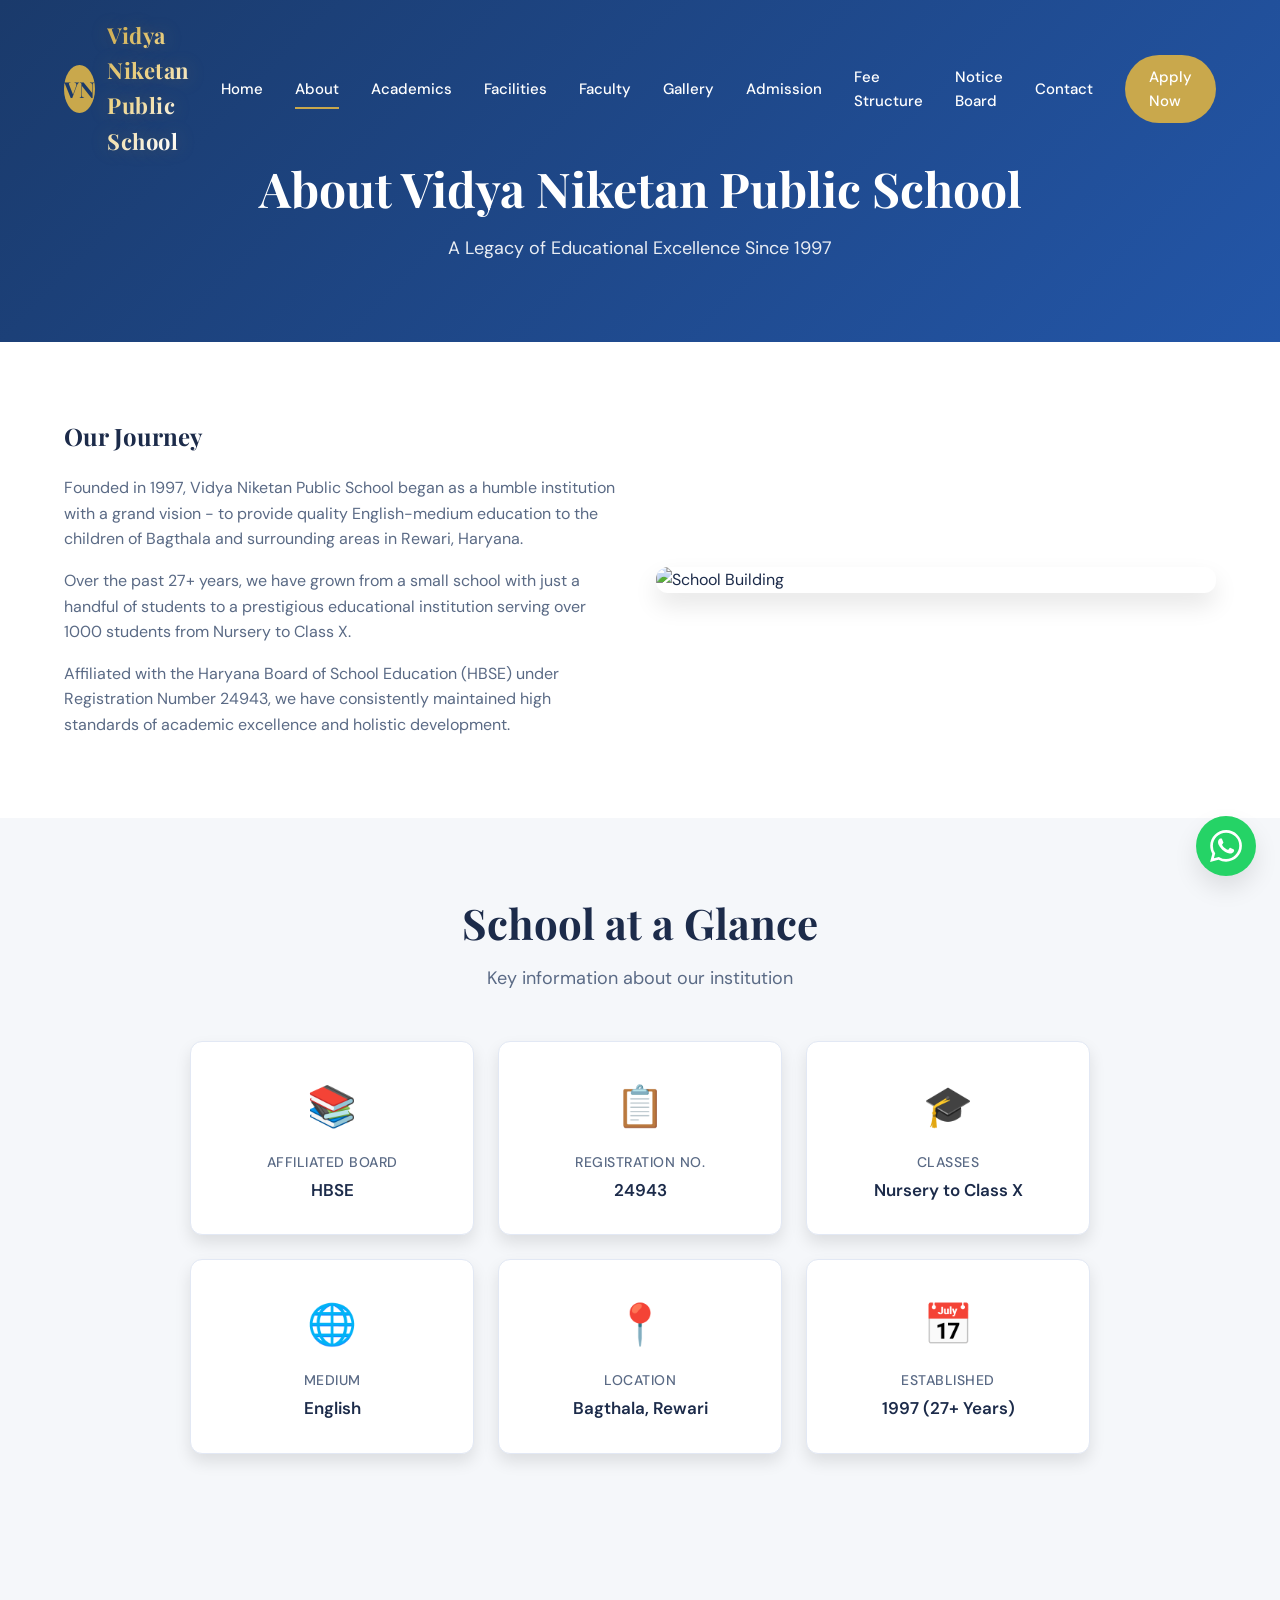
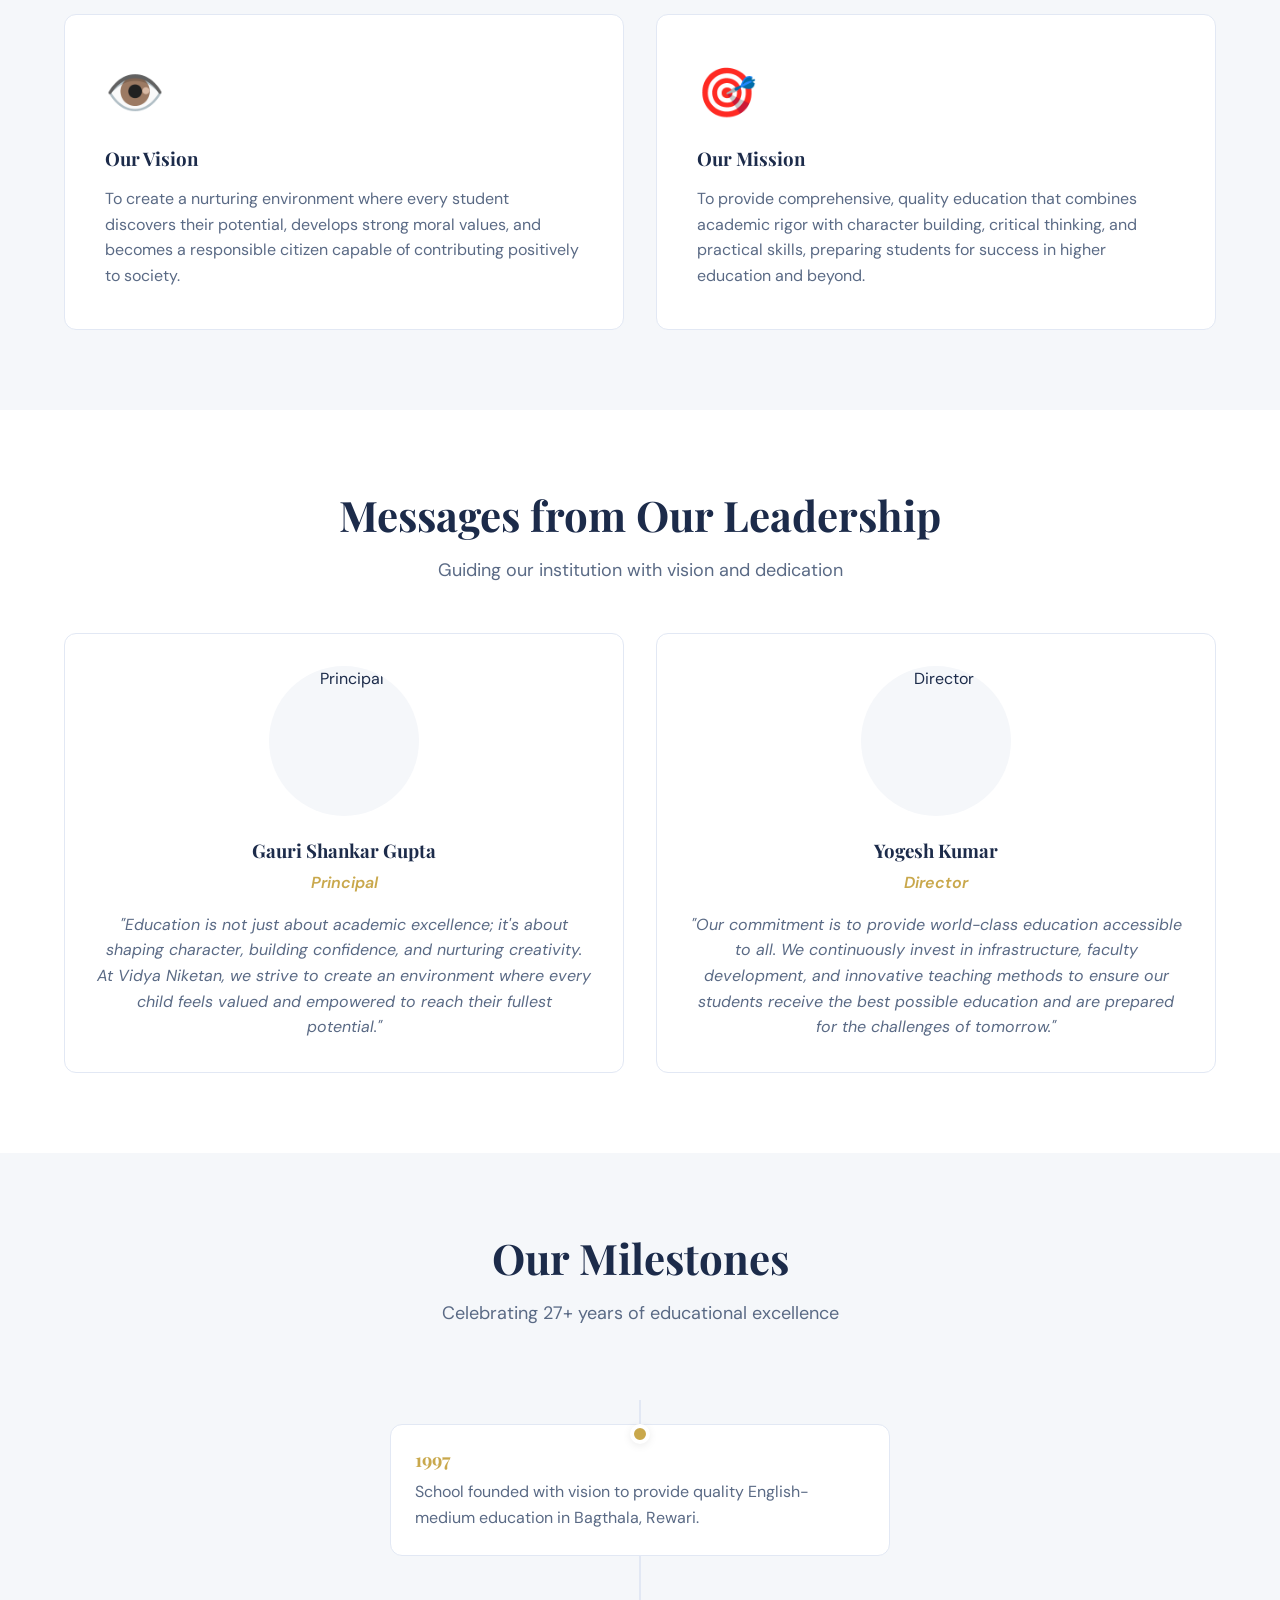
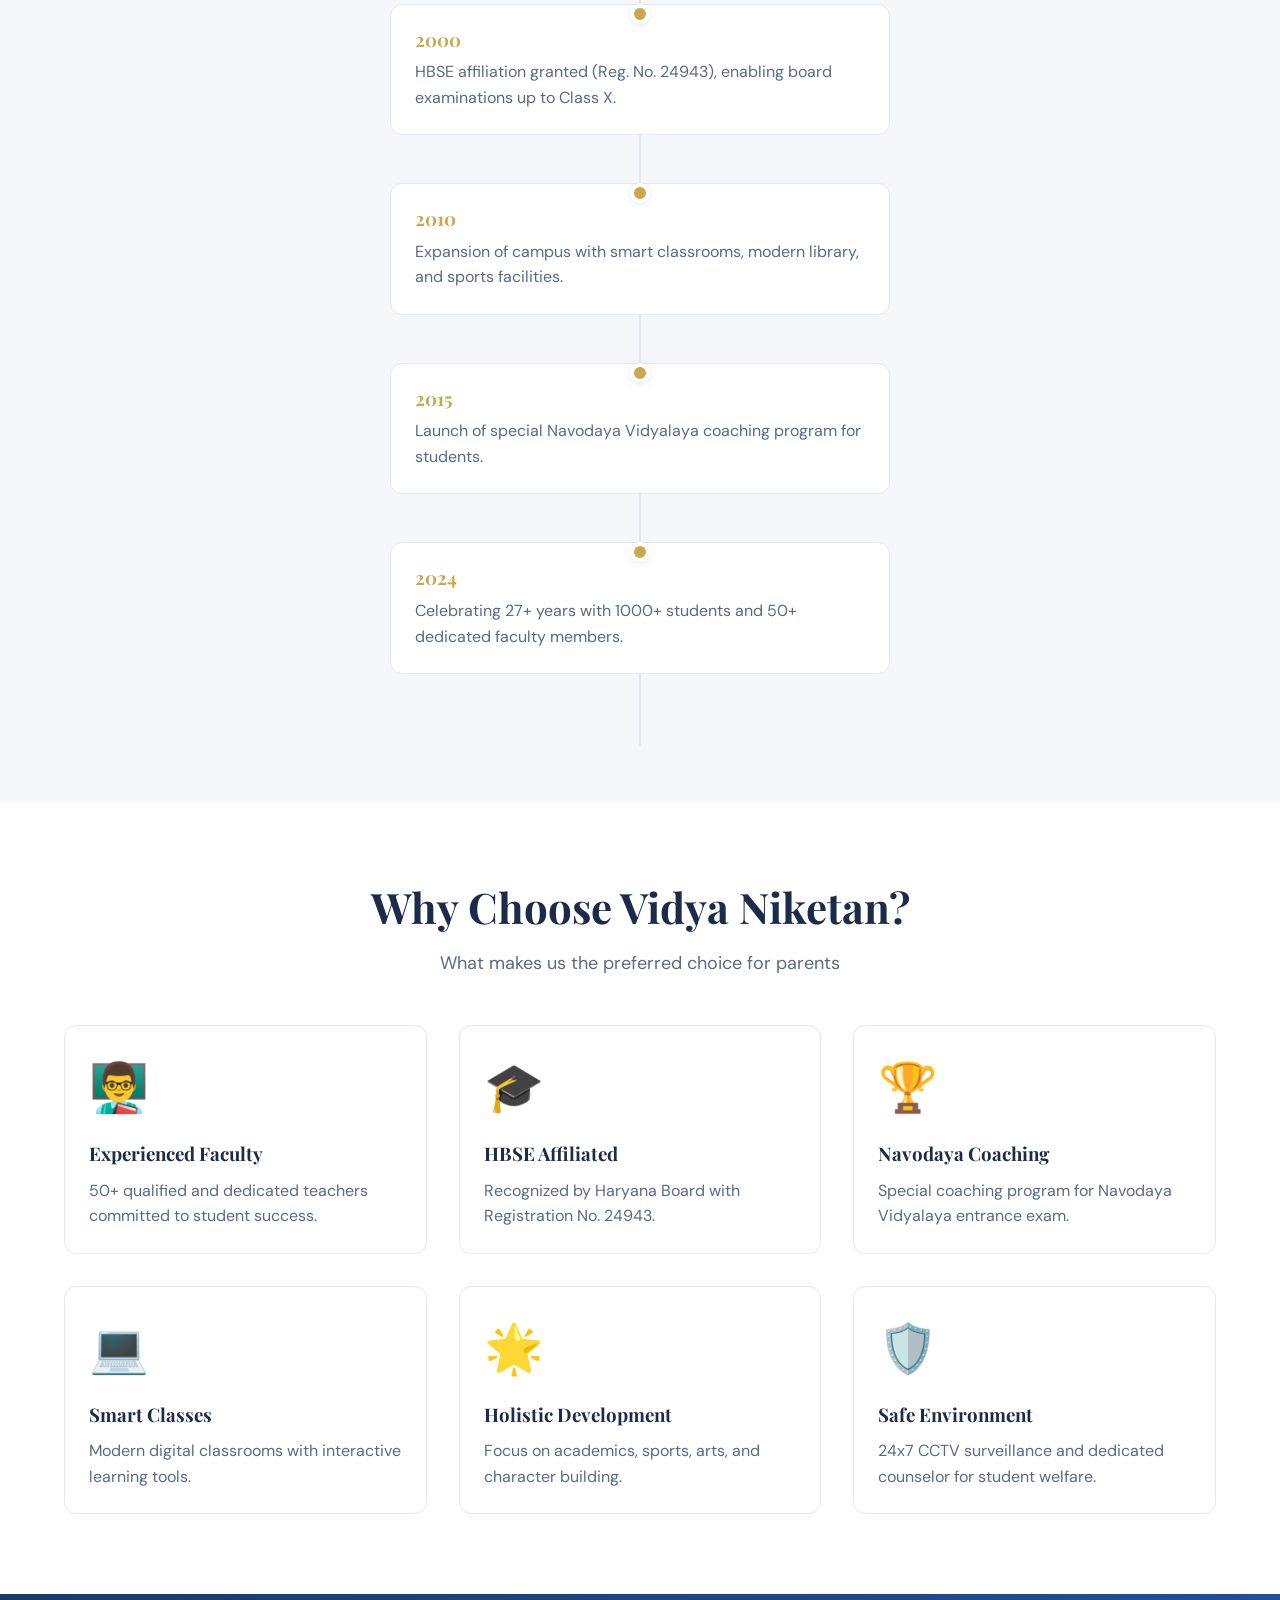
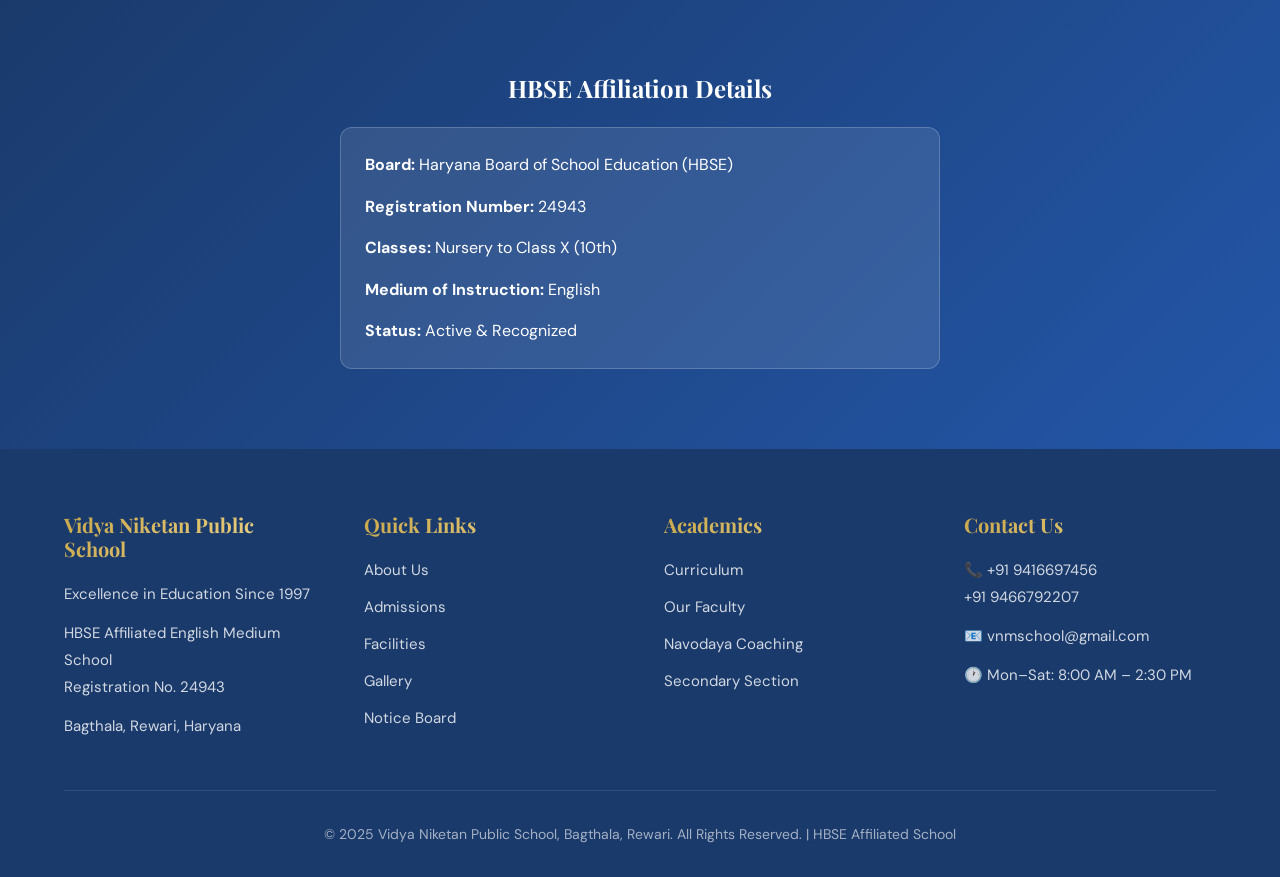
==== about.html @ 89760346 "Initial commit: Vidya Niketan Public School website - Complete redesign with modern hero section, re" ====
<!DOCTYPE html>
<html lang="en">
<head>
    <meta charset="UTF-8">
    <meta name="viewport" content="width=device-width, initial-scale=1.0">
    <meta name="description" content="Learn about Vidya Niketan Public School - our history, vision, mission, and leadership. HBSE Affiliated school in Bagthala, Rewari since 1997.">
    <meta property="og:title" content="About Us - Vidya Niketan Public School">
    <meta property="og:description" content="Discover our journey of educational excellence since 1997.">
    <title>About Us - Vidya Niketan Public School</title>
    <link rel="preconnect" href="https://fonts.googleapis.com">
    <link rel="preconnect" href="https://fonts.gstatic.com" crossorigin>
    <link href="https://fonts.googleapis.com/css2?family=DM+Sans:wght@300;400;500;600;700&family=Playfair+Display:wght@300;400;500;600;700&display=swap" rel="stylesheet">
    <link rel="stylesheet" href="css/style.css">
    <link rel="stylesheet" href="css/animations.css">
    <link rel="stylesheet" href="css/responsive.css">
</head>
<body>
    <!-- Navigation -->
    <nav class="navbar">
        <div class="navbar-container">
            <a href="index.html" class="navbar-logo">
                <div class="logo-monogram">VN</div>
                <span>Vidya Niketan Public School</span>
            </a>
            <div class="navbar-menu">
                <a href="index.html">Home</a>
                <a href="about.html">About</a>
                <a href="academics.html">Academics</a>
                <a href="facilities.html">Facilities</a>
                <a href="faculty.html">Faculty</a>
                <a href="gallery.html">Gallery</a>
                <a href="admission.html">Admission</a>
                <a href="fee-structure.html">Fee Structure</a>
                <a href="notice-board.html">Notice Board</a>
                <a href="contact.html">Contact</a>
                <a href="admission.html" class="btn-primary">Apply Now</a>
            </div>
            <div class="hamburger">
                <span></span>
                <span></span>
                <span></span>
            </div>
        </div>
    </nav>

    <!-- Page Hero -->
    <section class="page-hero">
        <div class="container">
            <h1 class="fade-up">About Vidya Niketan Public School</h1>
            <p class="fade-up delay-100">A Legacy of Educational Excellence Since 1997</p>
        </div>
    </section>

    <!-- School History -->
    <section class="section-padding">
        <div class="container">
            <div class="grid-2" style="align-items: center;">
                <div class="fade-left">
                    <h2 style="margin-bottom: 24px;">Our Journey</h2>
                    <p style="margin-bottom: 16px; color: var(--text-muted);">Founded in 1997, Vidya Niketan Public School began as a humble institution with a grand vision - to provide quality English-medium education to the children of Bagthala and surrounding areas in Rewari, Haryana.</p>
                    <p style="margin-bottom: 16px; color: var(--text-muted);">Over the past 27+ years, we have grown from a small school with just a handful of students to a prestigious educational institution serving over 1000 students from Nursery to Class X.</p>
                    <p style="color: var(--text-muted);">Affiliated with the Haryana Board of School Education (HBSE) under Registration Number 24943, we have consistently maintained high standards of academic excellence and holistic development.</p>
                </div>
                <div class="fade-right">
                    <img src="https://images.unsplash.com/photo-1580582932707-520aed937b7b?w=600&h=400&fit=crop" alt="School Building" style="border-radius: 12px; box-shadow: var(--shadow-lg);">
                </div>
            </div>
        </div>
    </section>

    <!-- School at a Glance -->
    <section class="section-padding" style="background-color: var(--bg-light);">
        <div class="container">
            <div class="section-header text-center fade-up">
                <h2>School at a Glance</h2>
                <p>Key information about our institution</p>
            </div>
            <div class="glance-grid">
                <div class="glance-item fade-up">
                    <div class="glance-icon">📚</div>
                    <h4>Affiliated Board</h4>
                    <p>HBSE</p>
                </div>
                <div class="glance-item fade-up delay-100">
                    <div class="glance-icon">📋</div>
                    <h4>Registration No.</h4>
                    <p>24943</p>
                </div>
                <div class="glance-item fade-up delay-200">
                    <div class="glance-icon">🎓</div>
                    <h4>Classes</h4>
                    <p>Nursery to Class X</p>
                </div>
                <div class="glance-item fade-up">
                    <div class="glance-icon">🌐</div>
                    <h4>Medium</h4>
                    <p>English</p>
                </div>
                <div class="glance-item fade-up delay-100">
                    <div class="glance-icon">📍</div>
                    <h4>Location</h4>
                    <p>Bagthala, Rewari</p>
                </div>
                <div class="glance-item fade-up delay-200">
                    <div class="glance-icon">📅</div>
                    <h4>Established</h4>
                    <p>1997 (27+ Years)</p>
                </div>
            </div>
        </div>
    </section>

    <!-- Vision & Mission -->
    <section class="section-padding" style="background-color: var(--bg-light);">
        <div class="container">
            <div class="grid-2">
                <div class="card fade-left" style="padding: 40px;">
                    <div style="font-size: 48px; margin-bottom: 16px;">👁️</div>
                    <h3 style="margin-bottom: 16px;">Our Vision</h3>
                    <p style="color: var(--text-muted);">To create a nurturing environment where every student discovers their potential, develops strong moral values, and becomes a responsible citizen capable of contributing positively to society.</p>
                </div>
                <div class="card fade-right" style="padding: 40px;">
                    <div style="font-size: 48px; margin-bottom: 16px;">🎯</div>
                    <h3 style="margin-bottom: 16px;">Our Mission</h3>
                    <p style="color: var(--text-muted);">To provide comprehensive, quality education that combines academic rigor with character building, critical thinking, and practical skills, preparing students for success in higher education and beyond.</p>
                </div>
            </div>
        </div>
    </section>

    <!-- Principal & Director Messages -->
    <section class="section-padding">
        <div class="container">
            <div class="section-header text-center fade-up">
                <h2>Messages from Our Leadership</h2>
                <p>Guiding our institution with vision and dedication</p>
            </div>
            <div class="grid-2">
                <div class="card profile-card fade-left">
                    <div class="profile-image">
                        <img src="https://images.unsplash.com/photo-1560250097-0b93528c311a?w=300&h=300&fit=crop" alt="Principal" style="width: 100%; height: 100%; object-fit: cover;">
                    </div>
                    <h3>Gauri Shankar Gupta</h3>
                    <p class="designation">Principal</p>
                    <p>"Education is not just about academic excellence; it's about shaping character, building confidence, and nurturing creativity. At Vidya Niketan, we strive to create an environment where every child feels valued and empowered to reach their fullest potential."</p>
                </div>
                <div class="card profile-card fade-right">
                    <div class="profile-image">
                        <img src="https://images.unsplash.com/photo-1472099645785-5658abf4ff4e?w=300&h=300&fit=crop" alt="Director" style="width: 100%; height: 100%; object-fit: cover;">
                    </div>
                    <h3>Yogesh Kumar</h3>
                    <p class="designation">Director</p>
                    <p>"Our commitment is to provide world-class education accessible to all. We continuously invest in infrastructure, faculty development, and innovative teaching methods to ensure our students receive the best possible education and are prepared for the challenges of tomorrow."</p>
                </div>
            </div>
        </div>
    </section>

    <!-- Achievements Timeline -->
    <section class="section-padding" style="background-color: var(--bg-light);">
        <div class="container">
            <div class="section-header text-center fade-up">
                <h2>Our Milestones</h2>
                <p>Celebrating 27+ years of educational excellence</p>
            </div>
            <div class="timeline">
                <div class="timeline-item fade-up">
                    <div class="timeline-dot"></div>
                    <div class="card" style="max-width: 500px; margin: 0 auto;">
                        <h3 style="color: var(--accent); margin-bottom: 8px;">1997</h3>
                        <p style="color: var(--text-muted);">School founded with vision to provide quality English-medium education in Bagthala, Rewari.</p>
                    </div>
                </div>
                <div class="timeline-item fade-up">
                    <div class="timeline-dot"></div>
                    <div class="card" style="max-width: 500px; margin: 0 auto;">
                        <h3 style="color: var(--accent); margin-bottom: 8px;">2000</h3>
                        <p style="color: var(--text-muted);">HBSE affiliation granted (Reg. No. 24943), enabling board examinations up to Class X.</p>
                    </div>
                </div>
                <div class="timeline-item fade-up">
                    <div class="timeline-dot"></div>
                    <div class="card" style="max-width: 500px; margin: 0 auto;">
                        <h3 style="color: var(--accent); margin-bottom: 8px;">2010</h3>
                        <p style="color: var(--text-muted);">Expansion of campus with smart classrooms, modern library, and sports facilities.</p>
                    </div>
                </div>
                <div class="timeline-item fade-up">
                    <div class="timeline-dot"></div>
                    <div class="card" style="max-width: 500px; margin: 0 auto;">
                        <h3 style="color: var(--accent); margin-bottom: 8px;">2015</h3>
                        <p style="color: var(--text-muted);">Launch of special Navodaya Vidyalaya coaching program for students.</p>
                    </div>
                </div>
                <div class="timeline-item fade-up">
                    <div class="timeline-dot"></div>
                    <div class="card" style="max-width: 500px; margin: 0 auto;">
                        <h3 style="color: var(--accent); margin-bottom: 8px;">2024</h3>
                        <p style="color: var(--text-muted);">Celebrating 27+ years with 1000+ students and 50+ dedicated faculty members.</p>
                    </div>
                </div>
            </div>
        </div>
    </section>

    <!-- Why Choose Us -->
    <section class="section-padding">
        <div class="container">
            <div class="section-header text-center fade-up">
                <h2>Why Choose Vidya Niketan?</h2>
                <p>What makes us the preferred choice for parents</p>
            </div>
            <div class="grid-3">
                <div class="card fade-up">
                    <div style="font-size: 48px; margin-bottom: 16px;">👨‍🏫</div>
                    <h3 style="margin-bottom: 12px;">Experienced Faculty</h3>
                    <p style="color: var(--text-muted);">50+ qualified and dedicated teachers committed to student success.</p>
                </div>
                <div class="card fade-up delay-100">
                    <div style="font-size: 48px; margin-bottom: 16px;">🎓</div>
                    <h3 style="margin-bottom: 12px;">HBSE Affiliated</h3>
                    <p style="color: var(--text-muted);">Recognized by Haryana Board with Registration No. 24943.</p>
                </div>
                <div class="card fade-up delay-200">
                    <div style="font-size: 48px; margin-bottom: 16px;">🏆</div>
                    <h3 style="margin-bottom: 12px;">Navodaya Coaching</h3>
                    <p style="color: var(--text-muted);">Special coaching program for Navodaya Vidyalaya entrance exam.</p>
                </div>
                <div class="card fade-up">
                    <div style="font-size: 48px; margin-bottom: 16px;">💻</div>
                    <h3 style="margin-bottom: 12px;">Smart Classes</h3>
                    <p style="color: var(--text-muted);">Modern digital classrooms with interactive learning tools.</p>
                </div>
                <div class="card fade-up delay-100">
                    <div style="font-size: 48px; margin-bottom: 16px;">🌟</div>
                    <h3 style="margin-bottom: 12px;">Holistic Development</h3>
                    <p style="color: var(--text-muted);">Focus on academics, sports, arts, and character building.</p>
                </div>
                <div class="card fade-up delay-200">
                    <div style="font-size: 48px; margin-bottom: 16px;">🛡️</div>
                    <h3 style="margin-bottom: 12px;">Safe Environment</h3>
                    <p style="color: var(--text-muted);">24x7 CCTV surveillance and dedicated counselor for student welfare.</p>
                </div>
            </div>
        </div>
    </section>

    <!-- HBSE Affiliation -->
    <section class="section-padding" style="background: linear-gradient(135deg, var(--primary), var(--secondary)); color: var(--white);">
        <div class="container text-center">
            <h2 style="color: var(--white); margin-bottom: 24px;" class="fade-up">HBSE Affiliation Details</h2>
            <div class="card fade-up" style="max-width: 600px; margin: 0 auto; background-color: rgba(255,255,255,0.1); border-color: rgba(255,255,255,0.2);">
                <div style="display: grid; gap: 16px; text-align: left;">
                    <div>
                        <strong>Board:</strong> Haryana Board of School Education (HBSE)
                    </div>
                    <div>
                        <strong>Registration Number:</strong> 24943
                    </div>
                    <div>
                        <strong>Classes:</strong> Nursery to Class X (10th)
                    </div>
                    <div>
                        <strong>Medium of Instruction:</strong> English
                    </div>
                    <div>
                        <strong>Status:</strong> Active & Recognized
                    </div>
                </div>
            </div>
        </div>
    </section>

    <!-- Footer -->
    <footer class="footer">
        <div class="container">
            <div class="footer-grid">
                <div class="footer-section">
                    <h3>Vidya Niketan Public School</h3>
                    <p>Excellence in Education Since 1997</p>
                    <p style="margin-top: 12px;">HBSE Affiliated English Medium School<br>Registration No. 24943</p>
                    <p style="margin-top: 12px;">Bagthala, Rewari, Haryana</p>
                </div>
                <div class="footer-section">
                    <h3>Quick Links</h3>
                    <ul>
                        <li><a href="about.html">About Us</a></li>
                        <li><a href="admission.html">Admissions</a></li>
                        <li><a href="facilities.html">Facilities</a></li>
                        <li><a href="gallery.html">Gallery</a></li>
                        <li><a href="notice-board.html">Notice Board</a></li>
                    </ul>
                </div>
                <div class="footer-section">
                    <h3>Academics</h3>
                    <ul>
                        <li><a href="academics.html">Curriculum</a></li>
                        <li><a href="faculty.html">Our Faculty</a></li>
                        <li><a href="academics.html#navodaya">Navodaya Coaching</a></li>
                        <li><a href="academics.html#secondary">Secondary Section</a></li>
                    </ul>
                </div>
                <div class="footer-section">
                    <h3>Contact Us</h3>
                    <p>📞 +91 9416697456<br>+91 9466792207</p>
                    <p style="margin-top: 12px;">📧 vnmschool@gmail.com</p>
                    <p style="margin-top: 12px;">🕐 Mon–Sat: 8:00 AM – 2:30 PM</p>
                </div>
            </div>
            <div class="footer-bottom">
                <p>&copy; 2025 Vidya Niketan Public School, Bagthala, Rewari. All Rights Reserved. | HBSE Affiliated School</p>
            </div>
        </div>
    </footer>

    <!-- WhatsApp Button -->
    <a href="#" class="whatsapp-btn" aria-label="Chat on WhatsApp">
        <svg viewBox="0 0 24 24"><path d="M17.472 14.382c-.297-.149-1.758-.867-2.03-.967-.273-.099-.471-.148-.67.15-.197.297-.767.966-.94 1.164-.173.199-.347.223-.644.075-.297-.15-1.255-.463-2.39-1.475-.883-.788-1.48-1.761-1.653-2.059-.173-.297-.018-.458.13-.606.134-.133.298-.347.446-.52.149-.174.198-.298.298-.497.099-.198.05-.371-.025-.52-.075-.149-.669-1.612-.916-2.207-.242-.579-.487-.5-.669-.51-.173-.008-.371-.01-.57-.01-.198 0-.52.074-.792.372-.272.297-1.04 1.016-1.04 2.479 0 1.462 1.065 2.875 1.213 3.074.149.198 2.096 3.2 5.077 4.487.709.306 1.262.489 1.694.625.712.227 1.36.195 1.871.118.571-.085 1.758-.719 2.006-1.413.248-.694.248-1.289.173-1.413-.074-.124-.272-.198-.57-.347m-5.421 7.403h-.004a9.87 9.87 0 01-5.031-1.378l-.361-.214-3.741.982.998-3.648-.235-.374a9.86 9.86 0 01-1.51-5.26c.001-5.45 4.436-9.884 9.888-9.884 2.64 0 5.122 1.03 6.988 2.898a9.825 9.825 0 012.893 6.994c-.003 5.45-4.437 9.884-9.885 9.884m8.413-18.297A11.815 11.815 0 0012.05 0C5.495 0 .16 5.335.157 11.892c0 2.096.547 4.142 1.588 5.945L.057 24l6.305-1.654a11.882 11.882 0 005.683 1.448h.005c6.554 0 11.89-5.335 11.893-11.893a11.821 11.821 0 00-3.48-8.413z"/></svg>
    </a>

    <!-- Back to Top Button -->
    <button class="back-to-top" aria-label="Back to top">
        <svg width="24" height="24" viewBox="0 0 24 24" fill="none" stroke="currentColor" stroke-width="2" stroke-linecap="round" stroke-linejoin="round"><polyline points="18 15 12 9 6 15"></polyline></svg>
    </button>

    <!-- JavaScript -->
    <script src="js/main.js"></script>
</body>
</html>
---- css/style.css ----
/* ========================================
   VIDYA NIKETAN PUBLIC SCHOOL
   Main Stylesheet
   ======================================== */

/* CSS Variables */
:root {
    --primary: #1a3a6b;
    --secondary: #2356a8;
    --accent: #c9a84c;
    --bg-light: #f5f7fa;
    --text-dark: #1c2b4a;
    --text-muted: #5a6a85;
    --white: #ffffff;
    --border-color: #e2e8f4;
    --shadow-sm: 0 2px 8px rgba(0,0,0,0.08);
    --shadow-md: 0 8px 16px rgba(0,0,0,0.1);
    --shadow-lg: 0 12px 24px rgba(0,0,0,0.1);
    --transition: all 0.3s ease;
}

/* Reset & Base Styles */
* {
    margin: 0;
    padding: 0;
    box-sizing: border-box;
}

html {
    scroll-behavior: smooth;
}

body {
    font-family: 'DM Sans', sans-serif;
    font-weight: 400;
    color: var(--text-dark);
    line-height: 1.6;
    background-color: var(--white);
}

h1, h2, h3, h4, h5, h6 {
    font-family: 'Playfair Display', serif;
    font-weight: 700;
    line-height: 1.2;
    color: var(--text-dark);
}

a {
    text-decoration: none;
    color: inherit;
    transition: var(--transition);
}

img {
    max-width: 100%;
    height: auto;
    display: block;
}

ul {
    list-style: none;
}

/* Utility Classes */
.container {
    max-width: 1200px;
    margin: 0 auto;
    padding: 0 24px;
}

.section-padding {
    padding: 80px 0;
}

.text-center {
    text-align: center;
}

.text-primary {
    color: var(--primary);
}

.text-accent {
    color: var(--accent);
}

/* Buttons */
.btn-primary {
    display: inline-block;
    background-color: var(--accent);
    color: var(--primary);
    padding: 14px 32px;
    border-radius: 50px;
    font-weight: 600;
    font-size: 16px;
    border: none;
    cursor: pointer;
    transition: var(--transition);
}

.btn-primary:hover {
    transform: scale(1.05);
    filter: brightness(1.1);
    box-shadow: var(--shadow-md);
}

.btn-secondary {
    display: inline-block;
    background-color: transparent;
    color: var(--white);
    padding: 14px 32px;
    border-radius: 50px;
    font-weight: 600;
    font-size: 16px;
    border: 2px solid var(--white);
    cursor: pointer;
    transition: var(--transition);
}

.btn-secondary:hover {
    background-color: var(--white);
    color: var(--primary);
    transform: scale(1.05);
}

.btn-outline {
    display: inline-block;
    background-color: transparent;
    color: var(--primary);
    padding: 12px 28px;
    border-radius: 50px;
    font-weight: 600;
    font-size: 16px;
    border: 2px solid var(--primary);
    cursor: pointer;
    transition: var(--transition);
}

.btn-outline:hover {
    background-color: var(--primary);
    color: var(--white);
    transform: scale(1.05);
}

/* Cards */
.card {
    background-color: var(--white);
    border: 1px solid var(--border-color);
    border-radius: 12px;
    padding: 24px;
    transition: var(--transition);
}

.card:hover {
    transform: translateY(-4px);
    box-shadow: var(--shadow-lg);
}

/* Section Headers */
.section-header {
    margin-bottom: 48px;
}

.section-header h2 {
    font-size: 42px;
    margin-bottom: 16px;
}

.section-header p {
    font-size: 18px;
    color: var(--text-muted);
    max-width: 600px;
    margin: 0 auto;
}

.section-header.text-left h2,
.section-header.text-left p {
    margin: 0;
}

.section-header.text-left p {
    margin-top: 12px;
}

/* Navigation */
.navbar {
    position: fixed;
    top: 0;
    left: 0;
    right: 0;
    z-index: 1000;
    background-color: transparent;
    transition: var(--transition);
    padding: 18px 0;
}

.navbar.scrolled {
    background-color: var(--primary);
    padding: 12px 0;
    box-shadow: var(--shadow-md);
}

.navbar-container {
    display: flex;
    justify-content: space-between;
    align-items: center;
    max-width: 1200px;
    margin: 0 auto;
    padding: 0 24px;
}

.navbar-logo {
    display: flex;
    align-items: center;
    gap: 12px;
    color: var(--white);
    font-family: 'Playfair Display', serif;
    font-weight: 700;
    font-size: 20px;
    transition: transform 0.3s ease;
}

.navbar-logo:hover {
    transform: scale(1.02);
}

.navbar-logo span {
    background: linear-gradient(135deg, #c9a84c 0%, #f0d78c 25%, #ffffff 50%, #f0d78c 75%, #c9a84c 100%);
    background-size: 200% auto;
    -webkit-background-clip: text;
    -webkit-text-fill-color: transparent;
    background-clip: text;
    font-size: 22px;
    font-weight: 700;
    letter-spacing: 0.5px;
    text-shadow: 0 0 20px rgba(201, 168, 76, 0.3);
    animation: shimmer 3s linear infinite;
    position: relative;
    padding-bottom: 2px;
}

.navbar-logo span::after {
    content: '';
    position: absolute;
    bottom: 0;
    left: 0;
    width: 0;
    height: 2px;
    background: linear-gradient(90deg, transparent, #c9a84c, transparent);
    transition: width 0.4s ease;
}

.navbar-logo:hover span::after {
    width: 100%;
}

.logo-monogram {
    width: 48px;
    height: 48px;
    background-color: var(--accent);
    color: var(--primary);
    border-radius: 50%;
    display: flex;
    align-items: center;
    justify-content: center;
    font-weight: 700;
    font-size: 22px;
}

.navbar-menu {
    display: flex;
    gap: 32px;
    align-items: center;
}

.navbar-menu a {
    color: var(--white);
    font-weight: 500;
    font-size: 15px;
    position: relative;
    padding: 8px 0;
}

.navbar-menu a::after {
    content: '';
    position: absolute;
    bottom: 0;
    left: 0;
    width: 0;
    height: 2px;
    background-color: var(--accent);
    transition: var(--transition);
}

.navbar-menu a:hover::after,
.navbar-menu a.active::after {
    width: 100%;
}

.navbar-menu .btn-primary {
    padding: 10px 24px;
    font-size: 15px;
}

.hamburger {
    display: none;
    flex-direction: column;
    gap: 6px;
    cursor: pointer;
}

.hamburger span {
    width: 28px;
    height: 3px;
    background-color: var(--white);
    border-radius: 3px;
    transition: var(--transition);
}

.hamburger.active span:nth-child(1) {
    transform: rotate(45deg) translate(8px, 8px);
}

.hamburger.active span:nth-child(2) {
    opacity: 0;
}

.hamburger.active span:nth-child(3) {
    transform: rotate(-45deg) translate(7px, -7px);
}

/* Footer */
.footer {
    background-color: var(--primary);
    color: var(--white);
    padding: 64px 0 32px;
}

.footer-grid {
    display: grid;
    grid-template-columns: repeat(4, 1fr);
    gap: 48px;
    margin-bottom: 48px;
}

.footer-section h3 {
    color: var(--accent);
    font-size: 20px;
    margin-bottom: 20px;
    background: linear-gradient(135deg, #c9a84c 0%, #f0d78c 50%, #c9a84c 100%);
    background-size: 200% auto;
    -webkit-background-clip: text;
    -webkit-text-fill-color: transparent;
    background-clip: text;
    animation: shimmer 3s linear infinite;
}

.footer-section p,
.footer-section a {
    color: rgba(255, 255, 255, 0.8);
    font-size: 15px;
    line-height: 1.8;
}

.footer-section a:hover {
    color: var(--accent);
}

.footer-section ul li {
    margin-bottom: 10px;
}

.footer-bottom {
    border-top: 1px solid rgba(255, 255, 255, 0.1);
    padding-top: 32px;
    text-align: center;
    color: rgba(255, 255, 255, 0.6);
    font-size: 14px;
}

/* WhatsApp Button */
.whatsapp-btn {
    position: fixed;
    bottom: 24px;
    right: 24px;
    width: 60px;
    height: 60px;
    background-color: #25D366;
    border-radius: 50%;
    display: flex;
    align-items: center;
    justify-content: center;
    box-shadow: var(--shadow-lg);
    z-index: 999;
    transition: var(--transition);
}

.whatsapp-btn:hover {
    transform: scale(1.1);
}

.whatsapp-btn svg {
    width: 32px;
    height: 32px;
    fill: var(--white);
}

/* Back to Top Button */
.back-to-top {
    position: fixed;
    bottom: 24px;
    right: 100px;
    width: 48px;
    height: 48px;
    background-color: var(--primary);
    color: var(--white);
    border-radius: 50%;
    display: flex;
    align-items: center;
    justify-content: center;
    cursor: pointer;
    opacity: 0;
    visibility: hidden;
    transition: var(--transition);
    z-index: 998;
    border: none;
}

.back-to-top.visible {
    opacity: 1;
    visibility: visible;
}

.back-to-top:hover {
    background-color: var(--secondary);
    transform: translateY(-4px);
}

/* Badge */
.badge {
    display: inline-block;
    background-color: var(--accent);
    color: var(--primary);
    padding: 8px 16px;
    border-radius: 50px;
    font-size: 14px;
    font-weight: 600;
}

/* School at a Glance Grid */
.glance-grid {
    display: grid;
    grid-template-columns: repeat(3, 1fr);
    gap: 24px;
    max-width: 900px;
    margin: 0 auto;
}

.glance-item {
    background-color: var(--white);
    padding: 32px 24px;
    border-radius: 12px;
    text-align: center;
    box-shadow: var(--shadow-md);
    transition: all 0.3s ease;
    border: 1px solid var(--border-color);
}

.glance-item:hover {
    transform: translateY(-6px);
    box-shadow: 0 12px 28px rgba(26, 58, 107, 0.15);
    border-color: var(--primary);
}

.glance-icon {
    font-size: 40px;
    margin-bottom: 16px;
    display: block;
}

.glance-item h4 {
    font-size: 14px;
    color: var(--text-muted);
    font-weight: 500;
    margin-bottom: 8px;
    font-family: 'DM Sans', sans-serif;
    text-transform: uppercase;
    letter-spacing: 0.5px;
}

.glance-item p {
    font-size: 17px;
    color: var(--text-dark);
    font-weight: 600;
    margin: 0;
    line-height: 1.4;
}

/* Info Card */
.info-card {
    background-color: var(--white);
    border-radius: 12px;
    padding: 20px;
    box-shadow: var(--shadow-lg);
}

.info-card-item {
    display: flex;
    align-items: center;
    gap: 12px;
    padding: 12px 0;
    border-bottom: 1px solid var(--border-color);
}

.info-card-item:last-child {
    border-bottom: none;
}

.info-card-icon {
    width: 40px;
    height: 40px;
    background-color: var(--bg-light);
    border-radius: 8px;
    display: flex;
    align-items: center;
    justify-content: center;
    color: var(--primary);
    font-size: 20px;
}

.info-card-content h4 {
    font-size: 14px;
    color: var(--text-muted);
    font-weight: 500;
    margin-bottom: 4px;
    font-family: 'DM Sans', sans-serif;
}

.info-card-content p {
    font-size: 16px;
    color: var(--text-dark);
    font-weight: 600;
}

/* School at a Glance Section */
.school-glance-section {
    position: relative;
    padding: 60px 0;
    background: linear-gradient(180deg, rgba(26, 58, 107, 0.03) 0%, var(--white) 100%);
    margin-top: -40px;
    z-index: 10;
}

.school-glance-card {
    max-width: 400px;
    margin: 0 auto;
}

.school-glance-card .info-card {
    box-shadow: var(--shadow-lg);
    border: 2px solid var(--border-color);
    transition: all 0.3s ease;
}

.school-glance-card .info-card:hover {
    box-shadow: 0 16px 40px rgba(26, 58, 107, 0.15);
    transform: translateY(-4px);
    border-color: var(--primary);
}

/* Form Styles */
.form-group {
    margin-bottom: 24px;
}

.form-group label {
    display: block;
    margin-bottom: 8px;
    font-weight: 500;
    color: var(--text-dark);
}

.form-group input,
.form-group select,
.form-group textarea {
    width: 100%;
    padding: 14px 16px;
    border: 1px solid var(--border-color);
    border-radius: 8px;
    font-family: 'DM Sans', sans-serif;
    font-size: 16px;
    transition: var(--transition);
}

.form-group input:focus,
.form-group select:focus,
.form-group textarea:focus {
    outline: none;
    border-color: var(--secondary);
    box-shadow: 0 0 0 3px rgba(35, 86, 168, 0.1);
}

.form-group textarea {
    resize: vertical;
    min-height: 120px;
}

.error-message {
    color: #e74c3c;
    font-size: 14px;
    margin-top: 8px;
    display: none;
}

.error-message.show {
    display: block;
}

/* Table Styles */
.table-responsive {
    overflow-x: auto;
}

table {
    width: 100%;
    border-collapse: collapse;
    background-color: var(--white);
    border-radius: 12px;
    overflow: hidden;
    box-shadow: var(--shadow-sm);
}

table thead {
    background-color: var(--primary);
    color: var(--white);
}

table th,
table td {
    padding: 16px;
    text-align: left;
}

table tbody tr {
    border-bottom: 1px solid var(--border-color);
}

table tbody tr:last-child {
    border-bottom: none;
}

table tbody tr:hover {
    background-color: var(--bg-light);
}

/* Hero Section */
.hero {
    position: relative;
    min-height: 100vh;
    background: url('../images/main-image.jpeg') center/cover no-repeat;
    display: flex;
    align-items: center;
    justify-content: center;
    padding: 100px 0 80px;
}

.hero-overlay {
    position: absolute;
    top: 0;
    left: 0;
    right: 0;
    bottom: 0;
    background: rgba(15, 30, 60, 0.65);
}

.hero .container {
    position: relative;
    z-index: 1;
    width: 100%;
}

.hero-content {
    max-width: 850px;
    color: var(--white);
    text-align: center;
    margin: 0 auto;
}

/* School Name */
.hero-school-name {
    margin-bottom: 0;
}

.school-name-line-1,
.school-name-line-2 {
    font-weight: 600;
    color: var(--white);
    line-height: 1.2;
    margin: 0;
    letter-spacing: 0.5px;
}

.school-name-line-1 {
    font-size: clamp(36px, 6vw, 64px);
    margin-bottom: 2px;
}

.school-name-line-2 {
    font-size: clamp(32px, 5.5vw, 58px);
}

/* Decorative Divider */
.hero-decorative-divider {
    width: 60px;
    height: 2px;
    margin: 18px auto;
    background: var(--accent);
    border-radius: 2px;
}

/* Badge */
.hero .badge {
    display: inline-block;
    margin-bottom: 18px;
    font-size: 12px;
    padding: 7px 14px;
    font-weight: 600;
    background-color: var(--accent);
    color: var(--primary);
}

/* Tagline */
.hero-tagline {
    font-size: clamp(16px, 2vw, 20px);
    color: rgba(255, 255, 255, 0.9);
    margin-bottom: 12px;
    font-weight: 500;
    line-height: 1.4;
}

/* Description */
.hero-description {
    font-size: clamp(14px, 1.5vw, 16px);
    color: rgba(255, 255, 255, 0.85);
    margin-bottom: 28px;
    line-height: 1.6;
    max-width: 650px;
    margin-left: auto;
    margin-right: auto;
}

/* Buttons Section */
.hero-buttons {
    display: flex;
    gap: 14px;
    justify-content: center;
    margin-bottom: 36px;
}

.hero-buttons .btn-primary,
.hero-buttons .btn-secondary {
    padding: 12px 26px;
    font-size: 15px;
    min-width: 185px;
    font-weight: 600;
}

/* Statistics Section */
.stats-section {
    padding-top: 32px;
    border-top: 1px solid rgba(255, 255, 255, 0.15);
}

.stats-grid {
    display: grid;
    grid-template-columns: repeat(3, 1fr);
    gap: 24px;
    max-width: 650px;
    margin: 0 auto;
}

.stat-item {
    text-align: center;
    color: var(--white);
}

.stat-item .counter {
    font-size: clamp(28px, 4vw, 42px);
    font-weight: 700;
    color: var(--accent);
    font-family: 'Playfair Display', serif;
    margin-bottom: 6px;
    display: block;
    line-height: 1;
}

.stat-item p {
    font-size: clamp(11px, 1.3vw, 13px);
    margin-top: 6px;
    color: rgba(255, 255, 255, 0.8);
    font-weight: 500;
    letter-spacing: 0.5px;
    text-transform: uppercase;
}

/* Gallery Styles */
.gallery-filters {
    display: flex;
    justify-content: center;
    gap: 16px;
    margin-bottom: 48px;
    flex-wrap: wrap;
}

.gallery-filters button {
    padding: 10px 24px;
    border: 2px solid var(--primary);
    background-color: transparent;
    color: var(--primary);
    border-radius: 50px;
    cursor: pointer;
    font-weight: 500;
    transition: var(--transition);
}

.gallery-filters button:hover,
.gallery-filters button.active {
    background-color: var(--primary);
    color: var(--white);
}

.gallery-grid {
    display: grid;
    grid-template-columns: repeat(auto-fill, minmax(300px, 1fr));
    gap: 24px;
}

.gallery-item {
    overflow: hidden;
    border-radius: 12px;
    cursor: pointer;
    transition: var(--transition);
}

.gallery-item:hover {
    transform: scale(1.02);
    box-shadow: var(--shadow-lg);
}

.gallery-item img {
    width: 100%;
    height: 250px;
    object-fit: cover;
    transition: var(--transition);
}

.gallery-item:hover img {
    transform: scale(1.1);
}

/* Lightbox */
.lightbox {
    position: fixed;
    top: 0;
    left: 0;
    right: 0;
    bottom: 0;
    background-color: rgba(0, 0, 0, 0.9);
    display: flex;
    align-items: center;
    justify-content: center;
    z-index: 9999;
    opacity: 0;
    visibility: hidden;
    transition: var(--transition);
}

.lightbox.active {
    opacity: 1;
    visibility: visible;
}

.lightbox-content {
    position: relative;
    max-width: 90%;
    max-height: 90%;
}

.lightbox-img {
    max-width: 100%;
    max-height: 90vh;
    border-radius: 8px;
}

.lightbox-close {
    position: absolute;
    top: -40px;
    right: 0;
    color: var(--white);
    font-size: 36px;
    cursor: pointer;
    transition: var(--transition);
}

.lightbox-close:hover {
    color: var(--accent);
}

.lightbox-prev,
.lightbox-next {
    position: absolute;
    top: 50%;
    transform: translateY(-50%);
    background-color: rgba(255, 255, 255, 0.2);
    color: var(--white);
    border: none;
    padding: 16px;
    font-size: 24px;
    cursor: pointer;
    border-radius: 50%;
    transition: var(--transition);
}

.lightbox-prev:hover,
.lightbox-next:hover {
    background-color: rgba(255, 255, 255, 0.3);
}

.lightbox-prev {
    left: -60px;
}

.lightbox-next {
    right: -60px;
}

/* Notice Board */
.notice-filters {
    display: flex;
    justify-content: center;
    gap: 16px;
    margin-bottom: 48px;
    flex-wrap: wrap;
}

.notice-filters button {
    padding: 10px 24px;
    border: 2px solid var(--primary);
    background-color: transparent;
    color: var(--primary);
    border-radius: 50px;
    cursor: pointer;
    font-weight: 500;
    transition: var(--transition);
}

.notice-filters button:hover,
.notice-filters button.active {
    background-color: var(--primary);
    color: var(--white);
}

.notice-card {
    margin-bottom: 24px;
}

/* Timeline */
.timeline {
    position: relative;
    padding: 24px 0;
}

.timeline::before {
    content: '';
    position: absolute;
    left: 50%;
    transform: translateX(-50%);
    width: 2px;
    height: 100%;
    background-color: var(--border-color);
}

.timeline-item {
    position: relative;
    padding: 24px 0;
}

.timeline-dot {
    position: absolute;
    left: 50%;
    transform: translateX(-50%);
    width: 20px;
    height: 20px;
    background-color: var(--accent);
    border-radius: 50%;
    border: 4px solid var(--white);
    box-shadow: var(--shadow-sm);
}

/* Page Hero */
.page-hero {
    background: linear-gradient(135deg, var(--primary), var(--secondary));
    padding: 160px 0 80px;
    text-align: center;
    color: var(--white);
}

.page-hero h1 {
    color: var(--white);
    font-size: 48px;
    margin-bottom: 16px;
}

.page-hero p {
    color: rgba(255, 255, 255, 0.9);
    font-size: 18px;
}

/* Profile Card */
.profile-card {
    text-align: center;
    padding: 32px;
}

.profile-image {
    width: 150px;
    height: 150px;
    border-radius: 50%;
    background-color: var(--bg-light);
    margin: 0 auto 24px;
    overflow: hidden;
}

.profile-card h3 {
    margin-bottom: 8px;
}

.profile-card .designation {
    color: var(--accent);
    font-weight: 600;
    margin-bottom: 16px;
}

.profile-card p {
    color: var(--text-muted);
    font-style: italic;
}

/* ========================================
   FEE STRUCTURE STYLES
   ======================================== */

/* Fee Table Styling */
.fee-table {
    width: 100%;
    border-collapse: collapse;
    background-color: var(--white);
    border-radius: 12px;
    overflow: hidden;
    box-shadow: var(--shadow-sm);
}

.fee-table thead {
    background: linear-gradient(135deg, var(--primary), var(--secondary));
    color: var(--white);
}

.fee-table th {
    padding: 20px 16px;
    text-align: left;
    font-weight: 600;
    font-size: 16px;
    text-transform: uppercase;
    letter-spacing: 0.5px;
}

.fee-table td {
    padding: 18px 16px;
    text-align: left;
    font-size: 15px;
    border-bottom: 1px solid var(--border-color);
    transition: all 0.3s ease;
}

.fee-table tbody tr {
    transition: all 0.3s ease;
}

.fee-table tbody tr:nth-child(even) {
    background-color: var(--bg-light);
}

.fee-table tbody tr:hover {
    background-color: rgba(26, 58, 107, 0.05);
    transform: scale(1.01);
    box-shadow: 0 4px 12px rgba(0, 0, 0, 0.08);
}

.fee-table tbody tr:last-child {
    border-bottom: none;
}

/* Bus Charges Card Styling */
.bus-charge-card {
    background: linear-gradient(135deg, rgba(26, 58, 107, 0.02), rgba(35, 86, 168, 0.05));
    border: 2px solid var(--border-color);
    transition: all 0.3s ease;
}

.bus-charge-card:hover {
    transform: translateY(-4px);
    box-shadow: var(--shadow-lg);
    border-color: var(--primary);
}

.bus-routes {
    display: flex;
    flex-direction: column;
    gap: 16px;
}

.bus-route-item {
    background-color: var(--white);
    padding: 20px;
    border-radius: 12px;
    box-shadow: var(--shadow-sm);
    transition: all 0.3s ease;
    border: 2px solid transparent;
}

.bus-route-item:hover {
    transform: translateY(-2px);
    box-shadow: var(--shadow-md);
    border-color: var(--accent);
    background: linear-gradient(135deg, rgba(201, 168, 76, 0.05), rgba(240, 215, 140, 0.05));
}

.route-name {
    font-size: 18px;
    font-weight: 700;
    color: var(--primary);
    margin-bottom: 8px;
}

.route-price {
    display: flex;
    align-items: center;
    gap: 8px;
}

.price-option {
    font-size: 24px;
    font-weight: 700;
    color: var(--accent);
    background: linear-gradient(135deg, var(--accent), #f0d78c);
    -webkit-background-clip: text;
    -webkit-text-fill-color: transparent;
    background-clip: text;
}

.price-separator {
    font-size: 16px;
    color: var(--text-muted);
}

/* Animations */
@keyframes shimmer-text {
    0% {
        background-position: 200% center;
    }
    100% {
        background-position: -200% center;
    }
}

@keyframes shimmer {
    0% {
        background-position: 200% center;
    }
    100% {
        background-position: -200% center;
    }
}

/* ========================================
   ADMISSION PROCESS STYLES
   ======================================== */

/* Progress Tracker */
.progress-tracker {
    margin: 48px 0;
    padding: 32px 0;
}

.progress-bar-container {
    width: 100%;
    height: 6px;
    background-color: var(--border-color);
    border-radius: 10px;
    margin-bottom: 40px;
    overflow: hidden;
}

.progress-bar {
    height: 100%;
    width: 0%;
    background: linear-gradient(90deg, var(--primary), var(--secondary), var(--accent));
    background-size: 200% 100%;
    border-radius: 10px;
    transition: width 0.6s cubic-bezier(0.4, 0, 0.2, 1);
    animation: shimmer 3s linear infinite;
}

.steps-indicator {
    display: flex;
    justify-content: space-between;
    align-items: center;
    position: relative;
    max-width: 900px;
    margin: 0 auto;
}

.step-indicator {
    display: flex;
    flex-direction: column;
    align-items: center;
    gap: 12px;
    position: relative;
    z-index: 1;
    cursor: pointer;
    transition: var(--transition);
}

.step-indicator:not(.disabled):hover {
    transform: scale(1.05);
}

.step-number {
    width: 56px;
    height: 56px;
    border-radius: 50%;
    background-color: var(--white);
    border: 3px solid var(--border-color);
    display: flex;
    align-items: center;
    justify-content: center;
    font-weight: 700;
    font-size: 20px;
    color: var(--text-muted);
    transition: var(--transition);
    box-shadow: var(--shadow-sm);
}

.step-indicator.active .step-number {
    background: linear-gradient(135deg, var(--primary), var(--secondary));
    border-color: var(--primary);
    color: var(--white);
    box-shadow: 0 8px 20px rgba(26, 58, 107, 0.3);
    animation: pulse-glow 2s ease-in-out infinite;
}

.step-indicator.completed .step-number {
    background: linear-gradient(135deg, #27ae60, #2ecc71);
    border-color: #27ae60;
    color: var(--white);
    box-shadow: 0 8px 20px rgba(39, 174, 96, 0.3);
}

.step-indicator.completed .step-number::after {
    content: '✓';
    position: absolute;
    font-size: 28px;
}

.step-indicator.disabled {
    opacity: 0.5;
    cursor: not-allowed;
}

.step-indicator.disabled .step-number {
    background-color: var(--bg-light);
    border-color: var(--border-color);
    color: var(--text-muted);
}

.step-label {
    font-size: 14px;
    font-weight: 600;
    color: var(--text-muted);
    text-align: center;
    transition: var(--transition);
}

.step-indicator.active .step-label {
    color: var(--primary);
    font-weight: 700;
}

.step-indicator.completed .step-label {
    color: #27ae60;
}

/* Step Cards */
.admission-steps-container {
    max-width: 1000px;
    margin: 0 auto;
}

.step-card {
    background-color: var(--white);
    border: 2px solid var(--border-color);
    border-radius: 16px;
    margin-bottom: 32px;
    overflow: hidden;
    transition: all 0.4s cubic-bezier(0.4, 0, 0.2, 1);
    opacity: 0.6;
    pointer-events: none;
    max-height: 100px;
}

.step-card.active {
    opacity: 1;
    pointer-events: all;
    max-height: 2000px;
    border-color: var(--primary);
    box-shadow: 0 12px 32px rgba(26, 58, 107, 0.15);
}

.step-card.locked {
    cursor: not-allowed;
}

.step-card.locked .step-card-header {
    opacity: 0.7;
}

.step-card.disabled {
    opacity: 0.5;
    pointer-events: none;
    max-height: 150px;
    position: relative;
}

.step-card:hover:not(.locked):not(.disabled) {
    transform: translateY(-4px);
    box-shadow: 0 16px 40px rgba(26, 58, 107, 0.2);
}

.step-card-header {
    display: flex;
    align-items: center;
    gap: 20px;
    padding: 28px 32px;
    background: linear-gradient(135deg, var(--bg-light) 0%, var(--white) 100%);
    border-bottom: 1px solid var(--border-color);
    transition: var(--transition);
}

.step-card.active .step-card-header {
    background: linear-gradient(135deg, rgba(26, 58, 107, 0.05) 0%, rgba(35, 86, 168, 0.05) 100%);
}

.step-icon {
    font-size: 48px;
    width: 72px;
    height: 72px;
    display: flex;
    align-items: center;
    justify-content: center;
    background-color: var(--white);
    border-radius: 12px;
    box-shadow: var(--shadow-sm);
    flex-shrink: 0;
}

.step-card h3 {
    font-size: 24px;
    margin: 0;
    flex: 1;
}

.step-status {
    padding: 8px 20px;
    border-radius: 50px;
    font-size: 13px;
    font-weight: 700;
    text-transform: uppercase;
    letter-spacing: 0.5px;
    background-color: #27ae60;
    color: var(--white);
}

.step-status.locked-status {
    background-color: var(--border-color);
    color: var(--text-muted);
}

.step-status.disabled-badge {
    background-color: #e74c3c;
    color: var(--white);
}

.step-card-body {
    padding: 32px;
}

/* Admission Form */
.admission-form {
    animation: fadeInUp 0.5s ease;
}

.btn-step {
    margin-top: 24px;
    display: flex;
    align-items: center;
    justify-content: center;
    gap: 8px;
}

.btn-step .arrow {
    transition: transform 0.3s ease;
    font-size: 20px;
}

.btn-step:hover .arrow {
    transform: translateX(8px);
}

/* Document List */
.document-list {
    background-color: var(--bg-light);
    border-radius: 12px;
    padding: 24px;
    margin-bottom: 24px;
}

.document-item {
    display: flex;
    align-items: center;
    gap: 16px;
    padding: 14px 0;
    border-bottom: 1px solid var(--border-color);
    transition: var(--transition);
}

.document-item:last-child {
    border-bottom: none;
}

.document-item:hover {
    padding-left: 8px;
}

.doc-checkbox {
    width: 22px;
    height: 22px;
    cursor: pointer;
    accent-color: var(--primary);
    flex-shrink: 0;
}

.document-item label {
    cursor: pointer;
    font-size: 16px;
    color: var(--text-dark);
    flex: 1;
}

/* Upload Area */
.upload-area {
    border: 2px dashed var(--border-color);
    border-radius: 12px;
    padding: 40px;
    text-align: center;
    background-color: var(--bg-light);
    transition: var(--transition);
    cursor: pointer;
}

.upload-area:hover {
    border-color: var(--primary);
    background-color: rgba(26, 58, 107, 0.05);
}

.upload-icon {
    font-size: 48px;
    margin-bottom: 16px;
}

.upload-area p {
    color: var(--text-muted);
    margin-bottom: 16px;
}

.uploaded-files {
    margin-top: 16px;
}

.uploaded-file {
    display: flex;
    align-items: center;
    justify-content: space-between;
    padding: 12px 16px;
    background-color: var(--white);
    border: 1px solid var(--border-color);
    border-radius: 8px;
    margin-bottom: 8px;
    animation: fadeInUp 0.3s ease;
}

.uploaded-file span {
    font-size: 14px;
    color: var(--text-dark);
}

.uploaded-file .remove-file {
    color: #e74c3c;
    cursor: pointer;
    font-size: 20px;
    transition: var(--transition);
}

.uploaded-file .remove-file:hover {
    transform: scale(1.2);
}

/* Success Messages */
.success-message {
    text-align: center;
    padding: 32px;
    animation: fadeInUp 0.6s ease;
}

.success-icon {
    width: 80px;
    height: 80px;
    border-radius: 50%;
    background: linear-gradient(135deg, #27ae60, #2ecc71);
    color: var(--white);
    font-size: 48px;
    display: flex;
    align-items: center;
    justify-content: center;
    margin: 0 auto 24px;
    box-shadow: 0 12px 24px rgba(39, 174, 96, 0.3);
    animation: scale-in 0.5s ease;
}

.success-message h4 {
    font-size: 28px;
    color: #27ae60;
    margin-bottom: 16px;
}

.success-message p {
    color: var(--text-muted);
    font-size: 16px;
    margin-bottom: 24px;
}

/* Disabled Overlay */
.disabled-body {
    position: relative;
    min-height: 150px;
}

.disabled-overlay {
    position: absolute;
    top: 0;
    left: 0;
    right: 0;
    bottom: 0;
    display: flex;
    flex-direction: column;
    align-items: center;
    justify-content: center;
    background: linear-gradient(135deg, rgba(245, 247, 250, 0.95), rgba(255, 255, 255, 0.95));
    backdrop-filter: blur(4px);
}

.lock-icon {
    font-size: 64px;
    margin-bottom: 16px;
    animation: lock-bounce 2s ease-in-out infinite;
}

.disabled-overlay h4 {
    font-size: 20px;
    color: var(--text-dark);
    margin-bottom: 8px;
}

.disabled-overlay p {
    color: var(--text-muted);
    text-align: center;
    max-width: 400px;
}

/* Confirmation */
.confirmation-pending {
    text-align: center;
    padding: 48px 32px;
}

.pending-icon {
    font-size: 64px;
    margin-bottom: 24px;
    animation: pulse 2s ease-in-out infinite;
}

.confirmation-pending h4 {
    font-size: 24px;
    color: var(--text-dark);
    margin-bottom: 12px;
}

.confirmation-pending p {
    color: var(--text-muted);
    font-size: 16px;
}

.confirmation-details {
    background-color: var(--bg-light);
    border-radius: 12px;
    padding: 24px;
    margin: 24px 0;
    text-align: left;
}

.confirmation-details p {
    margin-bottom: 12px;
    font-size: 16px;
}

.confirmation-details p:last-child {
    margin-bottom: 0;
}

/* Checkmark Animation */
.success-animation {
    margin: 0 auto 32px;
}

.checkmark-circle {
    width: 120px;
    height: 120px;
    border-radius: 50%;
    background: linear-gradient(135deg, #27ae60, #2ecc71);
    display: flex;
    align-items: center;
    justify-content: center;
    margin: 0 auto;
    animation: scale-in 0.6s cubic-bezier(0.4, 0, 0.2, 1);
    box-shadow: 0 16px 40px rgba(39, 174, 96, 0.4);
}

.checkmark {
    width: 60px;
    height: 60px;
    border: 4px solid var(--white);
    border-radius: 4px;
    position: relative;
    animation: checkmark-appear 0.8s cubic-bezier(0.4, 0, 0.2, 1) 0.3s both;
}

.checkmark::before {
    content: '';
    position: absolute;
    top: 50%;
    left: 50%;
    transform: translate(-50%, -50%) rotate(45deg);
    width: 20px;
    height: 35px;
    border-left: 4px solid var(--white);
    border-bottom: 4px solid var(--white);
    animation: checkmark-draw 0.6s cubic-bezier(0.4, 0, 0.2, 1) 0.8s both;
}

.welcome-message {
    font-size: 32px;
    color: #27ae60;
    margin-bottom: 16px;
    animation: fadeInUp 0.6s ease 0.5s both;
}

.confirmation-text {
    font-size: 18px;
    color: var(--text-muted);
    margin-bottom: 32px;
    animation: fadeInUp 0.6s ease 0.7s both;
}

.next-steps {
    background-color: var(--bg-light);
    border-radius: 12px;
    padding: 24px;
    margin: 32px 0;
    text-align: left;
    animation: fadeInUp 0.6s ease 0.9s both;
}

.next-steps h5 {
    font-size: 20px;
    margin-bottom: 16px;
    color: var(--primary);
}

.next-steps ul {
    list-style: none;
    padding: 0;
}

.next-steps li {
    padding: 12px 0;
    font-size: 16px;
    color: var(--text-dark);
    border-bottom: 1px solid var(--border-color);
    animation: fadeInUp 0.4s ease;
}

.next-steps li:last-child {
    border-bottom: none;
}

.contact-info {
    background-color: var(--primary);
    color: var(--white);
    border-radius: 12px;
    padding: 24px;
    margin: 24px 0;
    animation: fadeInUp 0.6s ease 1.1s both;
}

.contact-info p {
    margin-bottom: 8px;
}

.contact-info p:last-child {
    margin-bottom: 0;
}

/* Animations */
@keyframes pulse-glow {
    0%, 100% {
        box-shadow: 0 8px 20px rgba(26, 58, 107, 0.3);
    }
    50% {
        box-shadow: 0 8px 30px rgba(26, 58, 107, 0.5);
    }
}

@keyframes scale-in {
    0% {
        transform: scale(0);
        opacity: 0;
    }
    50% {
        transform: scale(1.1);
    }
    100% {
        transform: scale(1);
        opacity: 1;
    }
}

@keyframes checkmark-appear {
    0% {
        transform: scale(0) rotate(45deg);
        opacity: 0;
    }
    100% {
        transform: scale(1) rotate(45deg);
        opacity: 1;
    }
}

@keyframes checkmark-draw {
    0% {
        width: 0;
        height: 0;
        opacity: 0;
    }
    100% {
        width: 20px;
        height: 35px;
        opacity: 1;
    }
}

@keyframes lock-bounce {
    0%, 100% {
        transform: translateY(0);
    }
    50% {
        transform: translateY(-10px);
    }
}

@keyframes pulse {
    0%, 100% {
        transform: scale(1);
    }
    50% {
        transform: scale(1.1);
    }
}

@keyframes fadeInUp {
    from {
        opacity: 0;
        transform: translateY(20px);
    }
    to {
        opacity: 1;
        transform: translateY(0);
    }
}

/* Responsive Design */
@media (max-width: 768px) {
    .steps-indicator {
        flex-wrap: wrap;
        gap: 16px;
        justify-content: center;
    }
    
    .step-indicator {
        flex: 0 0 calc(33.333% - 16px);
    }
    
    .step-number {
        width: 48px;
        height: 48px;
        font-size: 18px;
    }
    
    .step-label {
        font-size: 12px;
    }
    
    .step-card-header {
        flex-direction: column;
        text-align: center;
        gap: 12px;
        padding: 20px;
    }
    
    .step-icon {
        width: 64px;
        height: 64px;
        font-size: 40px;
    }
    
    .step-card h3 {
        font-size: 20px;
    }
    
    .step-card-body {
        padding: 24px;
    }
    
    .checkmark-circle {
        width: 100px;
        height: 100px;
    }
    
    .checkmark {
        width: 50px;
        height: 50px;
    }
    
    .welcome-message {
        font-size: 24px;
    }
}
---- css/animations.css ----
/* ========================================
   ANIMATIONS
   ======================================== */

/* Hero Animations */
@keyframes fadeInUp {
    from {
        opacity: 0;
        transform: translateY(30px);
    }
    to {
        opacity: 1;
        transform: translateY(0);
    }
}

@keyframes fadeInLeft {
    from {
        opacity: 0;
        transform: translateX(-30px);
    }
    to {
        opacity: 1;
        transform: translateX(0);
    }
}

@keyframes fadeInRight {
    from {
        opacity: 0;
        transform: translateX(30px);
    }
    to {
        opacity: 1;
        transform: translateX(0);
    }
}

@keyframes fadeIn {
    from {
        opacity: 0;
    }
    to {
        opacity: 1;
    }
}

@keyframes scaleIn {
    from {
        opacity: 0;
        transform: scale(0.9);
    }
    to {
        opacity: 1;
        transform: scale(1);
    }
}

/* Shimmer Animation for Toppers Section */
@keyframes shimmer {
    0% {
        background-position: -200% center;
    }
    100% {
        background-position: 200% center;
    }
}

/* Enhanced Shimmer for Navbar Text */
@keyframes shimmer-text {
    0% {
        background-position: -100% center;
    }
    100% {
        background-position: 100% center;
    }
}

/* Glow Pulse Effect */
@keyframes glow-pulse {
    0%, 100% {
        filter: drop-shadow(0 0 8px rgba(201, 168, 76, 0.4));
    }
    50% {
        filter: drop-shadow(0 0 16px rgba(201, 168, 76, 0.6));
    }
}

@keyframes float {
    0%, 100% {
        transform: translateY(0);
    }
    50% {
        transform: translateY(-10px);
    }
}

@keyframes pulse {
    0%, 100% {
        transform: scale(1);
    }
    50% {
        transform: scale(1.05);
    }
}

/* Animation Classes */
.animate-fade-in-up {
    animation: fadeInUp 0.8s ease-out forwards;
}

.animate-fade-in-left {
    animation: fadeInLeft 0.8s ease-out forwards;
}

.animate-fade-in-right {
    animation: fadeInRight 0.8s ease-out forwards;
}

.animate-fade-in {
    animation: fadeIn 0.8s ease-out forwards;
}

.animate-scale-in {
    animation: scaleIn 0.6s ease-out forwards;
}

.animate-float {
    animation: float 3s ease-in-out infinite;
}

.animate-pulse {
    animation: pulse 2s ease-in-out infinite;
}

/* Delay Classes */
.delay-100 {
    animation-delay: 0.1s;
}

.delay-200 {
    animation-delay: 0.2s;
}

.delay-300 {
    animation-delay: 0.3s;
}

.delay-400 {
    animation-delay: 0.4s;
}

.delay-500 {
    animation-delay: 0.5s;
}

/* Scroll-triggered Animations */
.fade-up {
    opacity: 0;
    transform: translateY(30px);
    transition: opacity 0.6s ease-out, transform 0.6s ease-out;
}

.fade-up.visible {
    opacity: 1;
    transform: translateY(0);
}

.fade-left {
    opacity: 0;
    transform: translateX(-30px);
    transition: opacity 0.6s ease-out, transform 0.6s ease-out;
}

.fade-left.visible {
    opacity: 1;
    transform: translateX(0);
}

.fade-right {
    opacity: 0;
    transform: translateX(30px);
    transition: opacity 0.6s ease-out, transform 0.6s ease-out;
}

.fade-right.visible {
    opacity: 1;
    transform: translateX(0);
}

.scale-in {
    opacity: 0;
    transform: scale(0.9);
    transition: opacity 0.6s ease-out, transform 0.6s ease-out;
}

.scale-in.visible {
    opacity: 1;
    transform: scale(1);
}

/* Shimmer Effect */
.shimmer {
    background: linear-gradient(
        90deg,
        var(--bg-light) 25%,
        rgba(255, 255, 255, 0.5) 50%,
        var(--bg-light) 75%
    );
    background-size: 200% 100%;
    animation: shimmer 2s infinite;
}

/* Counter Animation */
.counter {
    font-size: 48px;
    font-weight: 700;
    color: var(--accent);
    font-family: 'Playfair Display', serif;
}

/* Hover Effects */
.hover-lift {
    transition: transform 0.3s ease, box-shadow 0.3s ease;
}

.hover-lift:hover {
    transform: translateY(-4px);
    box-shadow: var(--shadow-lg);
}

.hover-scale {
    transition: transform 0.3s ease;
}

.hover-scale:hover {
    transform: scale(1.05);
}

/* Page Hero Animation */
.hero-content > * {
    opacity: 0;
}

.hero-content.animate > * {
    animation: fadeInUp 0.8s ease-out forwards;
}

.hero-content.animate > *:nth-child(1) { animation-delay: 0.1s; }
.hero-content.animate > *:nth-child(2) { animation-delay: 0.2s; }
.hero-content.animate > *:nth-child(3) { animation-delay: 0.3s; }
.hero-content.animate > *:nth-child(4) { animation-delay: 0.4s; }
.hero-content.animate > *:nth-child(5) { animation-delay: 0.5s; }
.hero-content.animate > *:nth-child(6) { animation-delay: 0.6s; }
---- css/responsive.css ----
/* ========================================
   RESPONSIVE STYLES
   ======================================== */

/* Tablet - 768px */
@media (max-width: 768px) {
    .section-padding {
        padding: 48px 0;
    }

    .section-header h2 {
        font-size: 32px;
    }

    .section-header p {
        font-size: 16px;
    }

    /* Hero Section Responsive */
    .hero {
        padding: 90px 0 70px;
    }

    .hero-buttons {
        flex-direction: column;
        gap: 10px;
        margin-bottom: 30px;
    }

    .hero-buttons .btn-primary,
    .hero-buttons .btn-secondary {
        padding: 11px 24px;
        font-size: 14px;
        min-width: auto;
        width: 100%;
        max-width: 260px;
    }

    .stats-section {
        padding-top: 28px;
    }

    .stats-grid {
        gap: 20px;
        max-width: 550px;
    }

    .school-info-card {
        position: relative;
        right: auto;
        top: auto;
        transform: none;
        max-width: 100%;
        margin-top: 32px;
    }

    .glance-grid {
        grid-template-columns: repeat(2, 1fr);
        gap: 20px;
    }

    .glance-item {
        padding: 28px 20px;
    }

    .glance-icon {
        font-size: 36px;
    }

    /* Navbar */
    .hamburger {
        display: flex;
    }

    .navbar-menu {
        position: fixed;
        top: 0;
        right: -100%;
        width: 280px;
        height: 100vh;
        background-color: var(--primary);
        flex-direction: column;
        padding: 80px 24px 24px;
        gap: 0;
        transition: right 0.3s ease;
        box-shadow: -4px 0 12px rgba(0,0,0,0.3);
    }

    .navbar-menu.active {
        right: 0;
    }

    .navbar-menu a {
        padding: 16px 0;
        border-bottom: 1px solid rgba(255, 255, 255, 0.1);
        width: 100%;
    }

    .navbar-menu .btn-primary {
        margin-top: 16px;
        text-align: center;
    }

    /* Footer */
    .footer-grid {
        grid-template-columns: repeat(2, 1fr);
        gap: 32px;
    }

    /* Grid Layouts */
    .grid-2,
    .grid-3,
    .grid-4 {
        grid-template-columns: 1fr;
    }

    .counter {
        font-size: 36px;
    }

    .stats-grid {
        grid-template-columns: 1fr;
        gap: 24px;
    }

    /* School at a Glance Responsive */
    .school-glance-section {
        padding: 40px 0;
        margin-top: -30px;
    }

    .school-glance-card {
        max-width: 100%;
    }

    /* Form */
    .form-grid {
        grid-template-columns: 1fr;
    }

    /* Timeline */
    .timeline::before {
        left: 20px;
    }

    .timeline-item {
        padding-left: 60px;
    }

    .timeline-dot {
        left: 12px;
    }

    /* Gallery */
    .gallery-filters {
        flex-wrap: wrap;
        gap: 8px;
    }

    .gallery-filters button {
        font-size: 14px;
        padding: 8px 16px;
    }
}

/* Mobile - 480px */
@media (max-width: 480px) {
    .section-header h2 {
        font-size: 28px;
    }

    .btn-primary,
    .btn-secondary,
    .btn-outline {
        padding: 12px 24px;
        font-size: 14px;
    }

    .navbar-logo {
        font-size: 16px;
    }

    .navbar-logo span {
        font-size: 18px;
    }

    .logo-monogram {
        width: 40px;
        height: 40px;
        font-size: 18px;
    }

    /* Hero Section Mobile */
    .hero {
        padding: 85px 0 60px;
    }

    .hero-decorative-divider {
        width: 50px;
        margin: 16px auto;
    }

    .hero .badge {
        font-size: 11px;
        padding: 6px 12px;
        margin-bottom: 16px;
    }

    .hero-tagline {
        margin-bottom: 10px;
    }

    .hero-description {
        margin-bottom: 24px;
    }

    .hero-buttons {
        margin-bottom: 26px;
    }

    .stats-section {
        padding-top: 24px;
    }

    .stats-grid {
        gap: 16px;
    }

    .glance-grid {
        grid-template-columns: 1fr;
        gap: 16px;
    }

    .glance-item {
        padding: 24px 20px;
    }

    .glance-icon {
        font-size: 32px;
        margin-bottom: 12px;
    }

    .glance-item h4 {
        font-size: 13px;
    }

    .glance-item p {
        font-size: 16px;
    }

    .footer-grid {
        grid-template-columns: 1fr;
    }

    .whatsapp-btn {
        width: 50px;
        height: 50px;
        bottom: 16px;
        right: 16px;
    }

    .whatsapp-btn svg {
        width: 28px;
        height: 28px;
    }

    .back-to-top {
        right: 76px;
        bottom: 16px;
        width: 40px;
        height: 40px;
    }

    .info-card {
        padding: 16px;
    }

    table th,
    table td {
        padding: 12px;
        font-size: 14px;
    }
}

/* Tablet Landscape - 1024px */
@media (max-width: 1024px) {
    .hero-content {
        max-width: 750px;
    }

    .hero-decorative-divider {
        width: 55px;
    }

    .hero-buttons {
        margin-bottom: 32px;
    }

    .hero-buttons .btn-primary,
    .hero-buttons .btn-secondary {
        padding: 12px 24px;
        font-size: 15px;
        min-width: 175px;
    }

    .stats-section {
        padding-top: 30px;
    }

    .stats-grid {
        gap: 22px;
        max-width: 600px;
    }
}

/* Large Screens - 1440px+ */
@media (min-width: 1440px) {
    .container {
        max-width: 1400px;
    }

    .hero-content {
        max-width: 950px;
    }

    .stats-grid {
        max-width: 750px;
    }

    .glance-grid {
        max-width: 1000px;
        gap: 28px;
    }

    .glance-item {
        padding: 36px 28px;
    }

    .hero {
        padding: 110px 0 90px;
    }
}

/* Desktop - 1024px */
@media (min-width: 1024px) {
    .grid-2 {
        display: grid;
        grid-template-columns: repeat(2, 1fr);
        gap: 32px;
    }

    .grid-3 {
        display: grid;
        grid-template-columns: repeat(3, 1fr);
        gap: 32px;
    }

    .grid-4 {
        display: grid;
        grid-template-columns: repeat(4, 1fr);
        gap: 32px;
    }

    .form-grid {
        display: grid;
        grid-template-columns: repeat(2, 1fr);
        gap: 24px;
    }

    .form-grid .form-group.full-width {
        grid-column: 1 / -1;
    }
}

/* Fee Structure Responsive - Tablet */
@media (max-width: 768px) {
    .fee-table th,
    .fee-table td {
        padding: 14px 12px;
        font-size: 14px;
    }
    
    .fee-table thead th {
        font-size: 13px;
    }
    
    .route-name {
        font-size: 16px;
    }
    
    .price-option {
        font-size: 20px;
    }
    
    .bus-routes {
        gap: 12px;
    }
    
    .bus-route-item {
        padding: 16px;
    }
}

/* Fee Structure Responsive - Mobile */
@media (max-width: 480px) {
    .fee-table th,
    .fee-table td {
        padding: 12px 10px;
        font-size: 13px;
    }
    
    .fee-table thead th {
        font-size: 12px;
        padding: 14px 10px;
    }
    
    .route-name {
        font-size: 15px;
    }
    
    .price-option {
        font-size: 18px;
    }
    
    .bus-route-item {
        padding: 14px;
    }
}
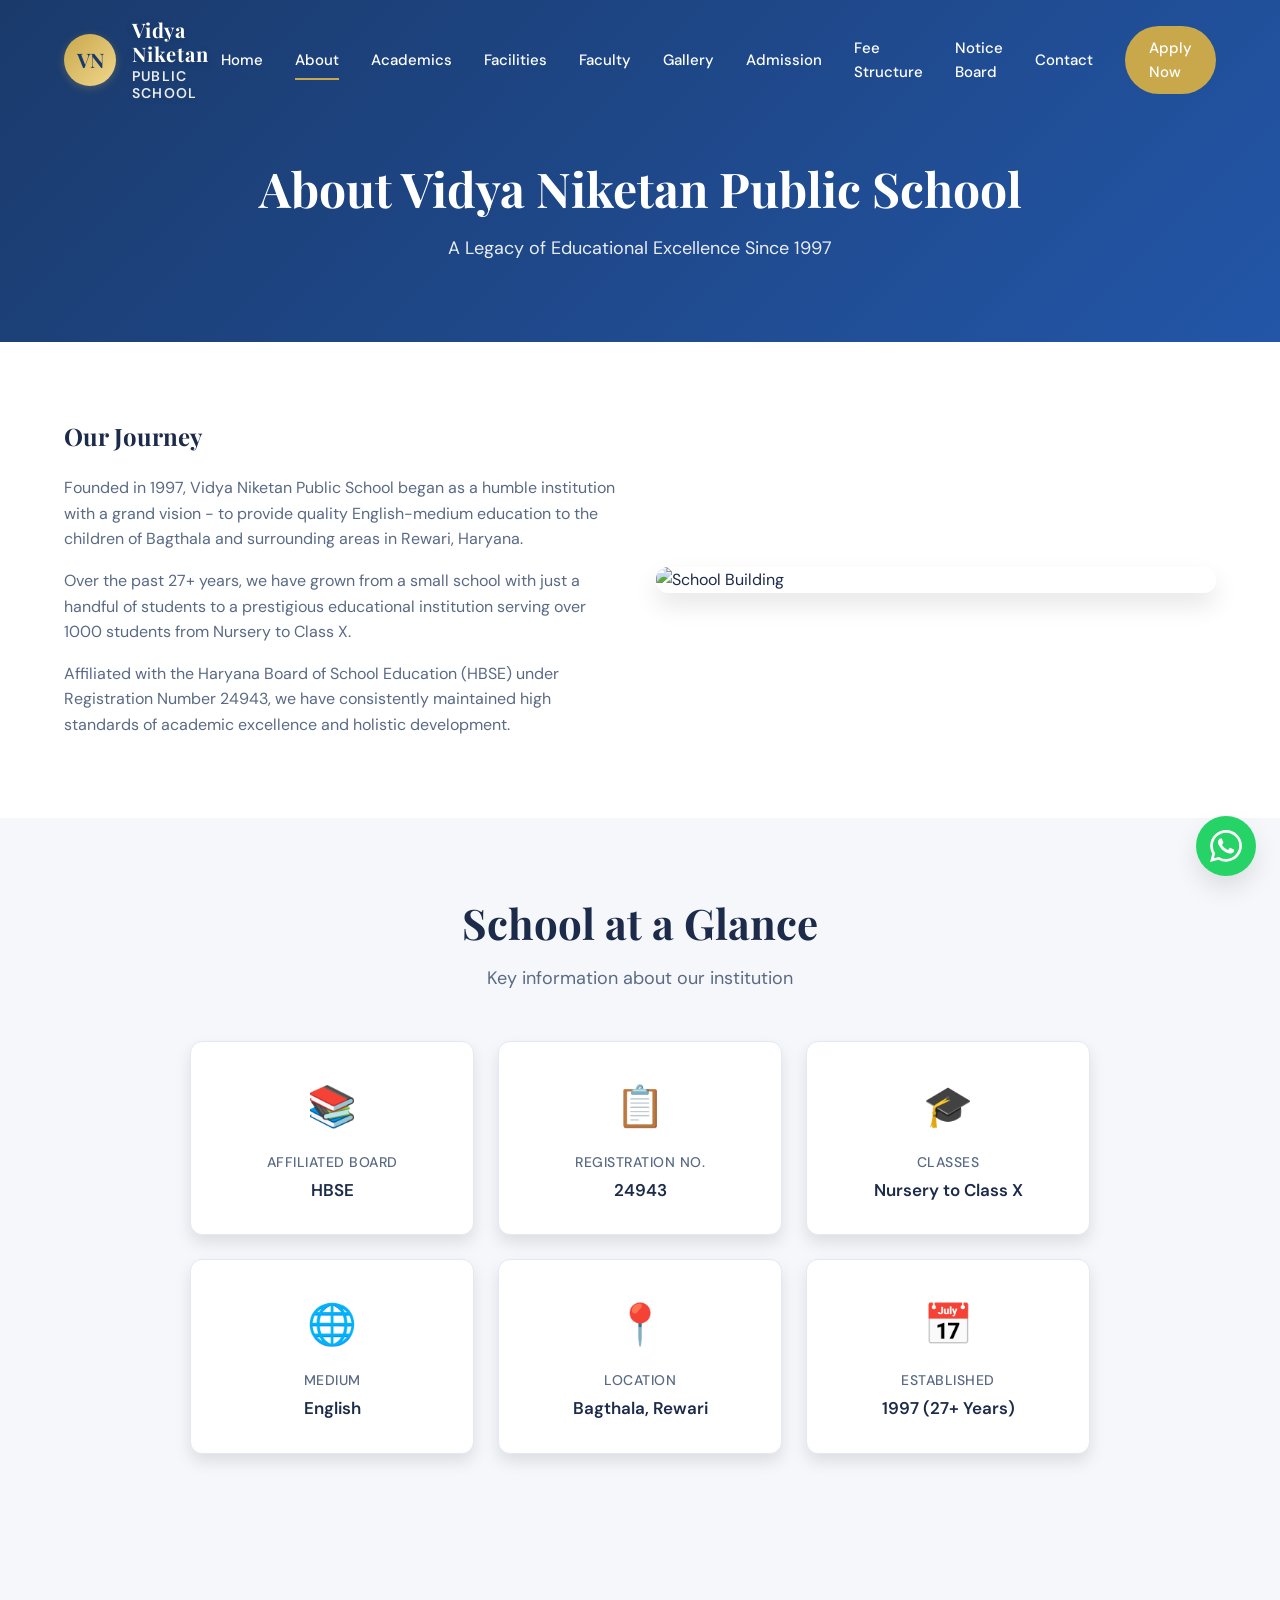
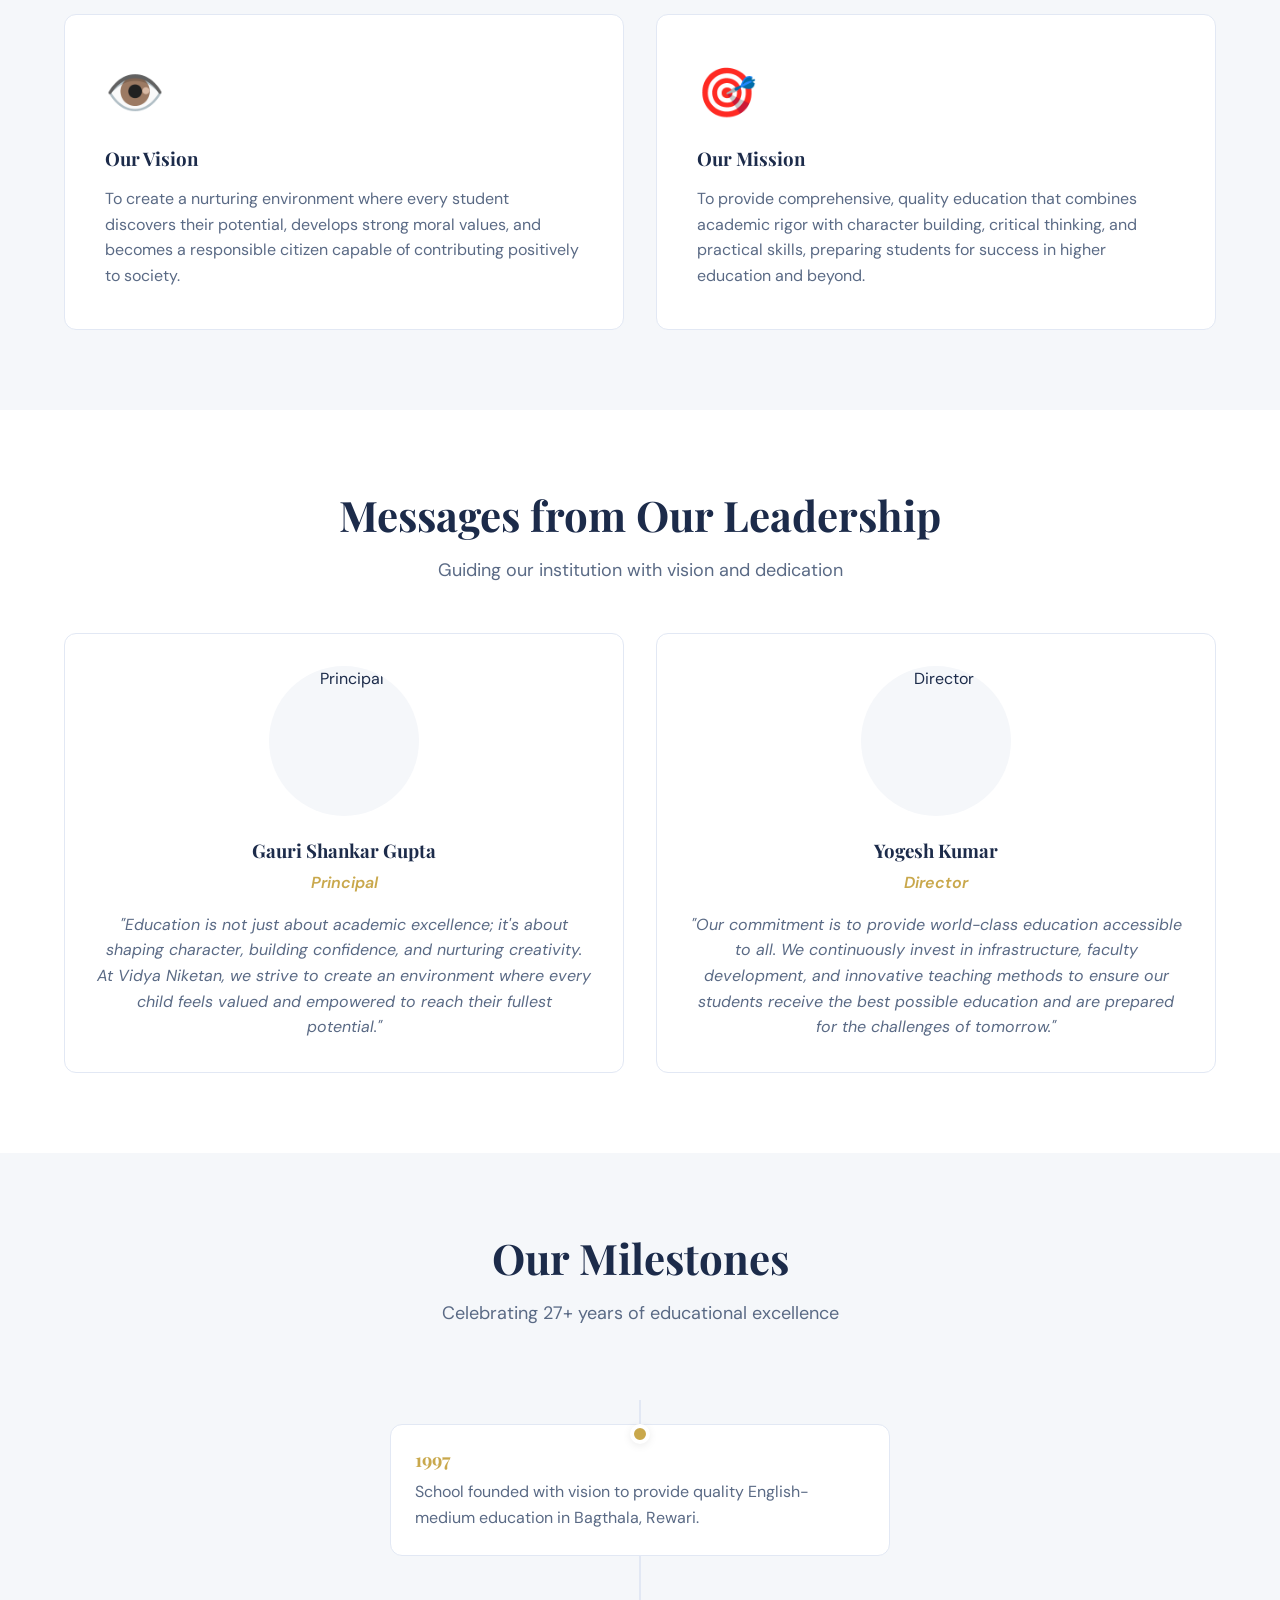
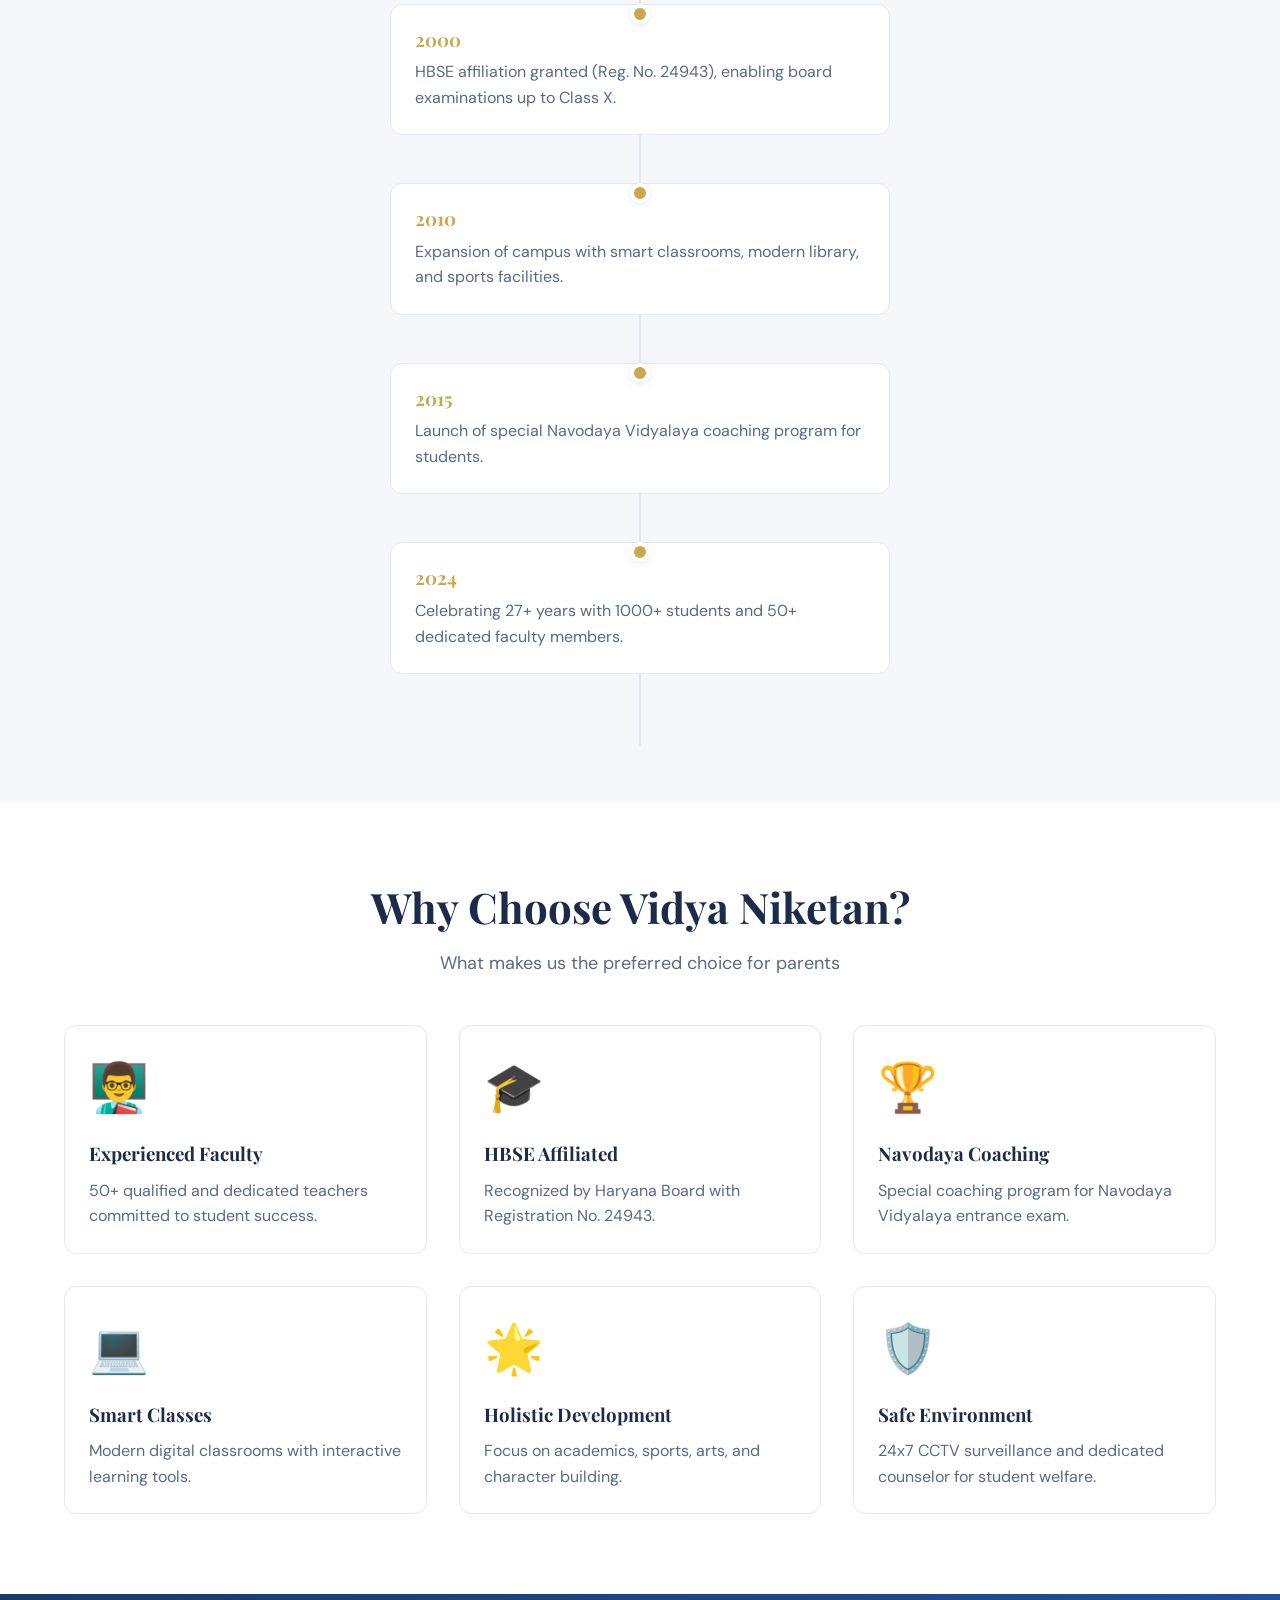
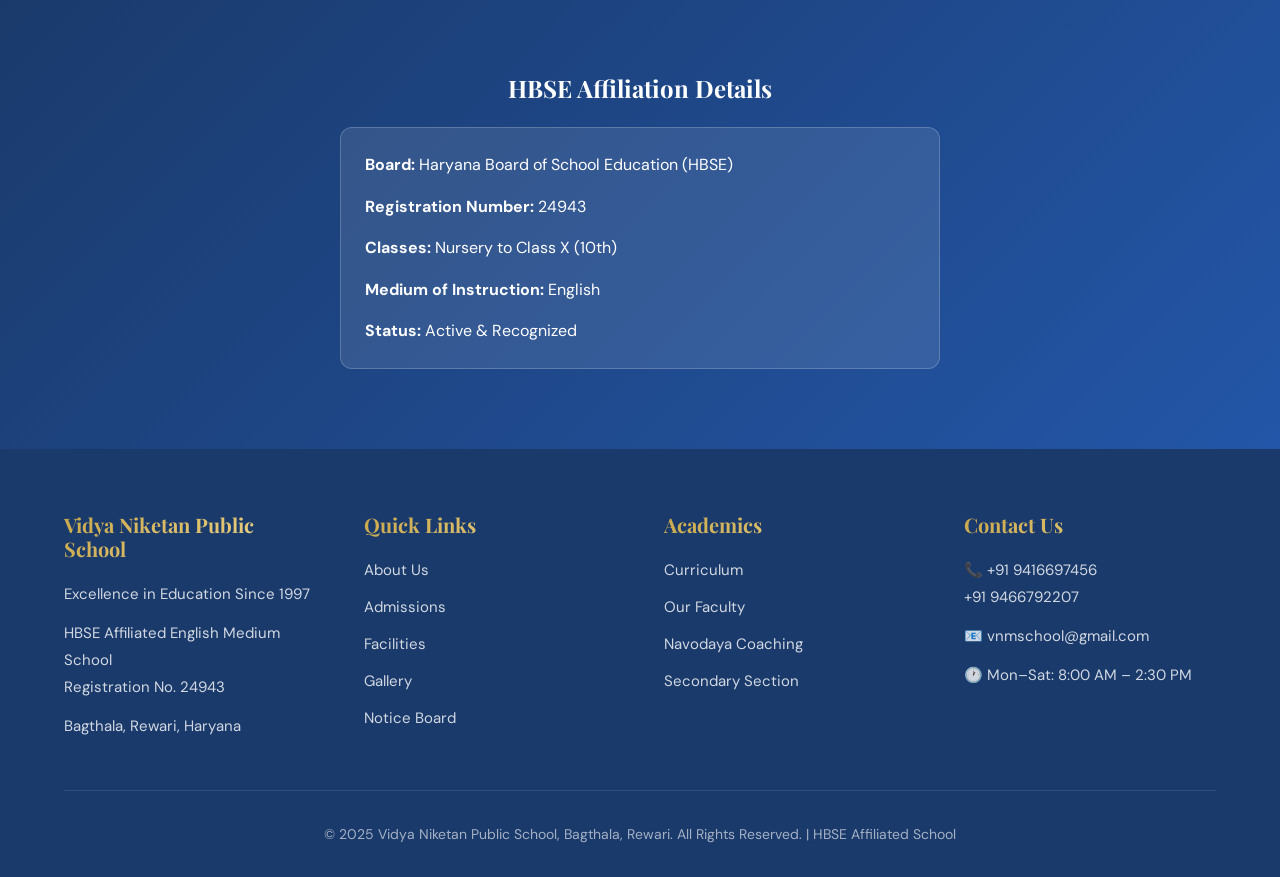
==== commit 5823c4d6: "Redesign navbar logo with modern typography and hover effects" ====
--- a/about.html
+++ b/about.html
@@ -20,7 +20,10 @@
         <div class="navbar-container">
             <a href="index.html" class="navbar-logo">
                 <div class="logo-monogram">VN</div>
-                <span>Vidya Niketan Public School</span>
+                <div class="logo-text">
+                    <span class="logo-text-line-1">Vidya Niketan</span>
+                    <span class="logo-text-line-2">Public School</span>
+                </div>
             </a>
             <div class="navbar-menu">
                 <a href="index.html">Home</a>
--- a/css/style.css
+++ b/css/style.css
@@ -212,59 +212,68 @@
 .navbar-logo {
     display: flex;
     align-items: center;
-    gap: 12px;
-    color: var(--white);
-    font-family: 'Playfair Display', serif;
+    gap: 16px;
+    color: var(--white);
+    transition: all 0.3s ease;
+    text-decoration: none;
+}
+
+.navbar-logo:hover {
+    transform: translateY(-2px);
+}
+
+.navbar-logo:hover .logo-monogram {
+    box-shadow: 0 4px 16px rgba(201, 168, 76, 0.4);
+    transform: scale(1.05);
+}
+
+.navbar-logo:hover .logo-text {
+    text-shadow: 0 0 12px rgba(201, 168, 76, 0.3);
+}
+
+.logo-monogram {
+    width: 52px;
+    height: 52px;
+    background: linear-gradient(135deg, var(--accent) 0%, #f0d78c 100%);
+    color: var(--primary);
+    border-radius: 50%;
+    display: flex;
+    align-items: center;
+    justify-content: center;
     font-weight: 700;
     font-size: 20px;
-    transition: transform 0.3s ease;
-}
-
-.navbar-logo:hover {
-    transform: scale(1.02);
-}
-
-.navbar-logo span {
-    background: linear-gradient(135deg, #c9a84c 0%, #f0d78c 25%, #ffffff 50%, #f0d78c 75%, #c9a84c 100%);
-    background-size: 200% auto;
-    -webkit-background-clip: text;
-    -webkit-text-fill-color: transparent;
-    background-clip: text;
-    font-size: 22px;
+    font-family: 'Playfair Display', serif;
+    transition: all 0.3s ease;
+    box-shadow: 0 2px 8px rgba(201, 168, 76, 0.3);
+    flex-shrink: 0;
+}
+
+.logo-text {
+    display: flex;
+    flex-direction: column;
+    gap: 2px;
+    line-height: 1.2;
+}
+
+.logo-text-line-1 {
+    font-family: 'Playfair Display', serif;
+    font-size: 20px;
     font-weight: 700;
-    letter-spacing: 0.5px;
-    text-shadow: 0 0 20px rgba(201, 168, 76, 0.3);
-    animation: shimmer 3s linear infinite;
-    position: relative;
-    padding-bottom: 2px;
-}
-
-.navbar-logo span::after {
-    content: '';
-    position: absolute;
-    bottom: 0;
-    left: 0;
-    width: 0;
-    height: 2px;
-    background: linear-gradient(90deg, transparent, #c9a84c, transparent);
-    transition: width 0.4s ease;
-}
-
-.navbar-logo:hover span::after {
-    width: 100%;
-}
-
-.logo-monogram {
-    width: 48px;
-    height: 48px;
-    background-color: var(--accent);
-    color: var(--primary);
-    border-radius: 50%;
-    display: flex;
-    align-items: center;
-    justify-content: center;
-    font-weight: 700;
-    font-size: 22px;
+    color: var(--white);
+    letter-spacing: 0.8px;
+    text-shadow: 0 2px 8px rgba(0, 0, 0, 0.2);
+    transition: all 0.3s ease;
+}
+
+.logo-text-line-2 {
+    font-family: 'DM Sans', sans-serif;
+    font-size: 14px;
+    font-weight: 600;
+    color: rgba(255, 255, 255, 0.9);
+    letter-spacing: 1.2px;
+    text-transform: uppercase;
+    text-shadow: 0 2px 6px rgba(0, 0, 0, 0.15);
+    transition: all 0.3s ease;
 }
 
 .navbar-menu {
--- a/css/responsive.css
+++ b/css/responsive.css
@@ -6,6 +6,25 @@
 @media (max-width: 768px) {
     .section-padding {
         padding: 48px 0;
+    }
+
+    .navbar-logo {
+        gap: 12px;
+    }
+
+    .logo-monogram {
+        width: 44px;
+        height: 44px;
+        font-size: 18px;
+    }
+
+    .logo-text-line-1 {
+        font-size: 17px;
+    }
+
+    .logo-text-line-2 {
+        font-size: 12px;
+        letter-spacing: 1px;
     }
 
     .section-header h2 {
@@ -169,6 +188,26 @@
         font-size: 28px;
     }
 
+    .navbar-logo {
+        gap: 10px;
+    }
+
+    .logo-monogram {
+        width: 40px;
+        height: 40px;
+        font-size: 16px;
+    }
+
+    .logo-text-line-1 {
+        font-size: 15px;
+        letter-spacing: 0.5px;
+    }
+
+    .logo-text-line-2 {
+        font-size: 11px;
+        letter-spacing: 0.8px;
+    }
+
     .btn-primary,
     .btn-secondary,
     .btn-outline {
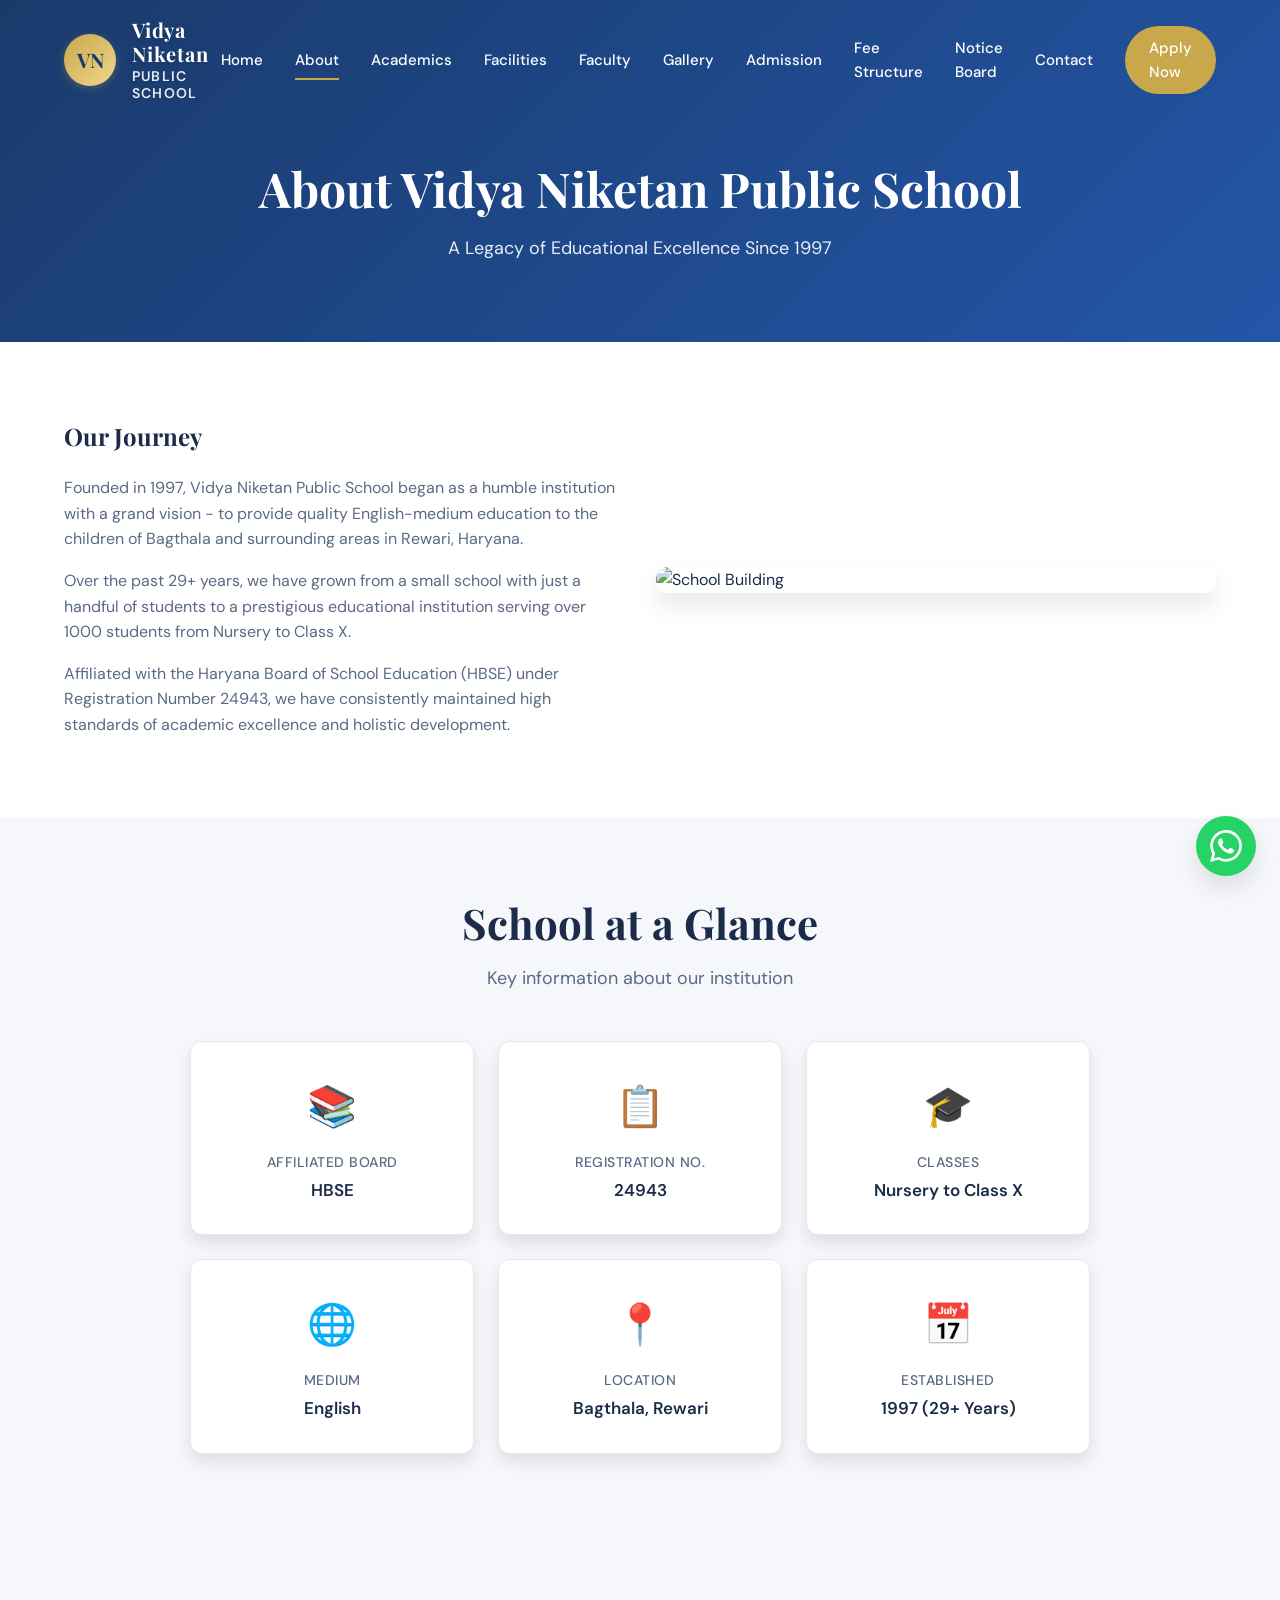
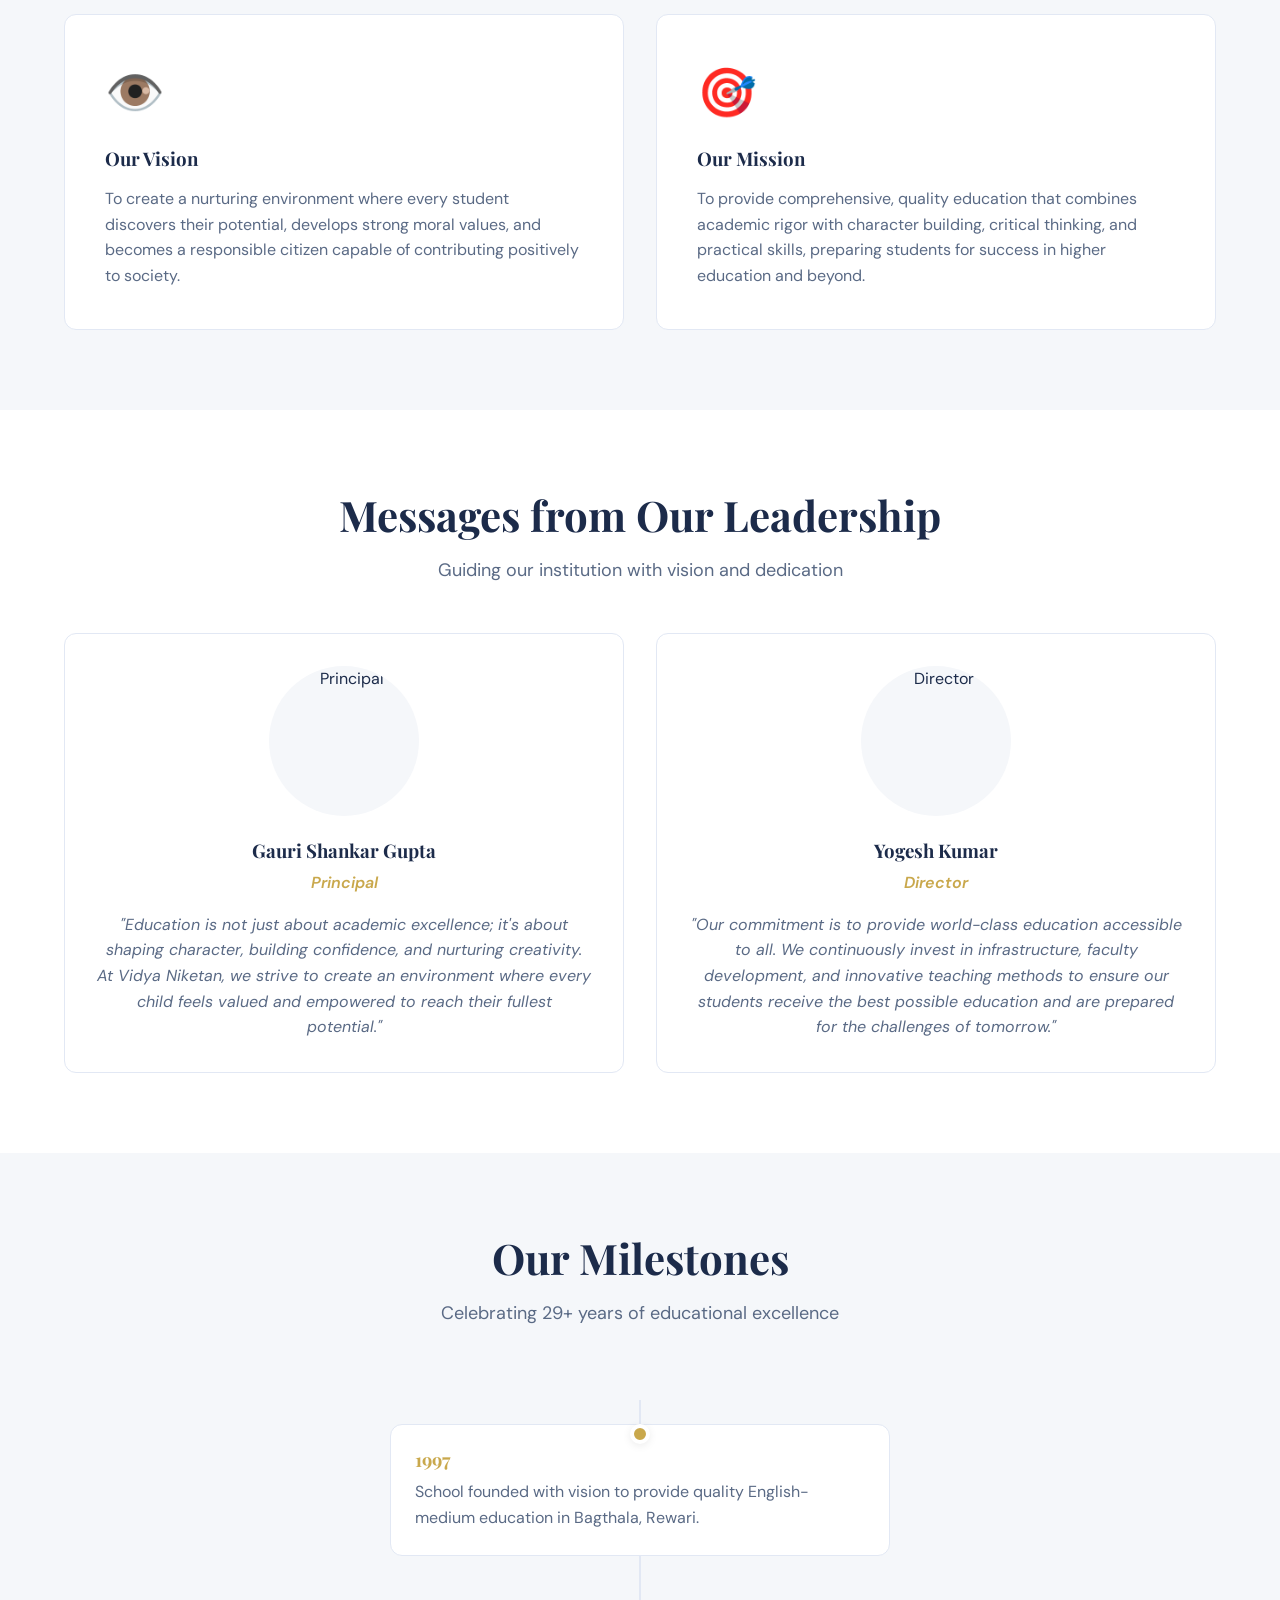
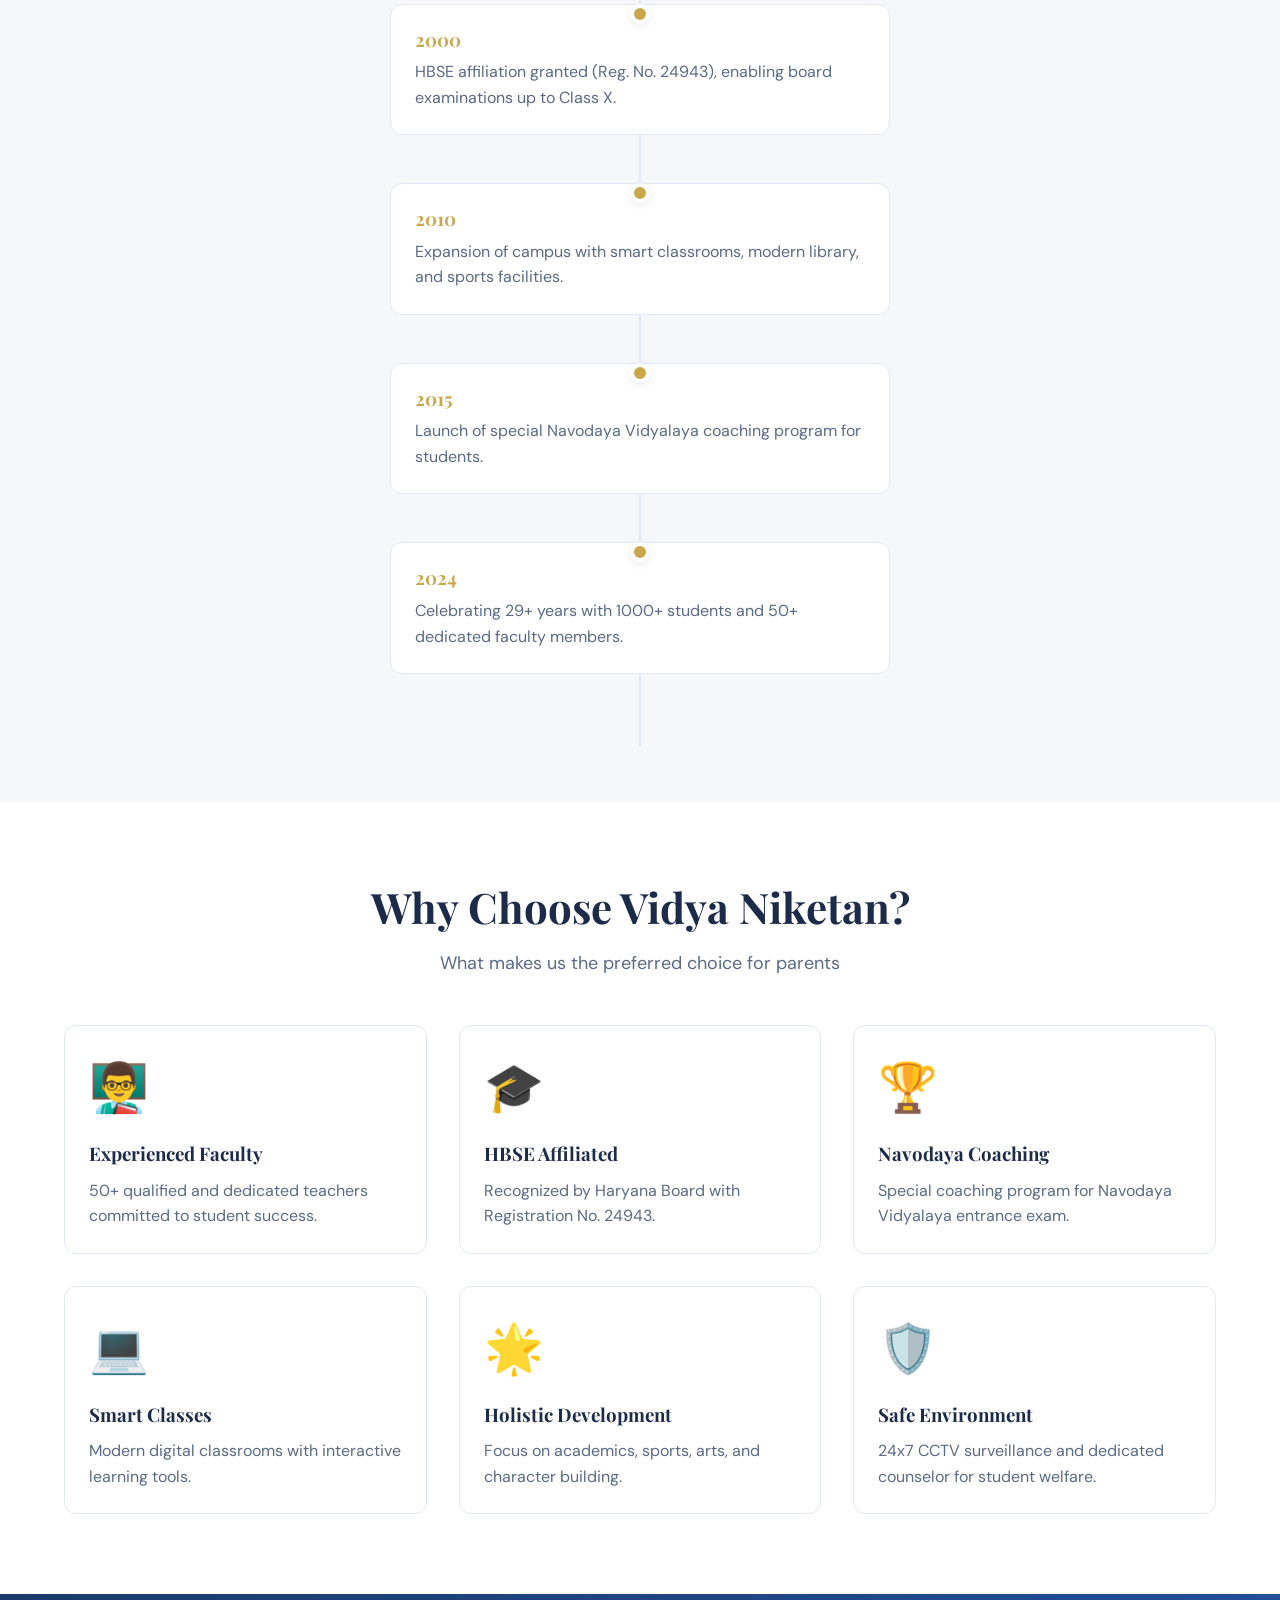
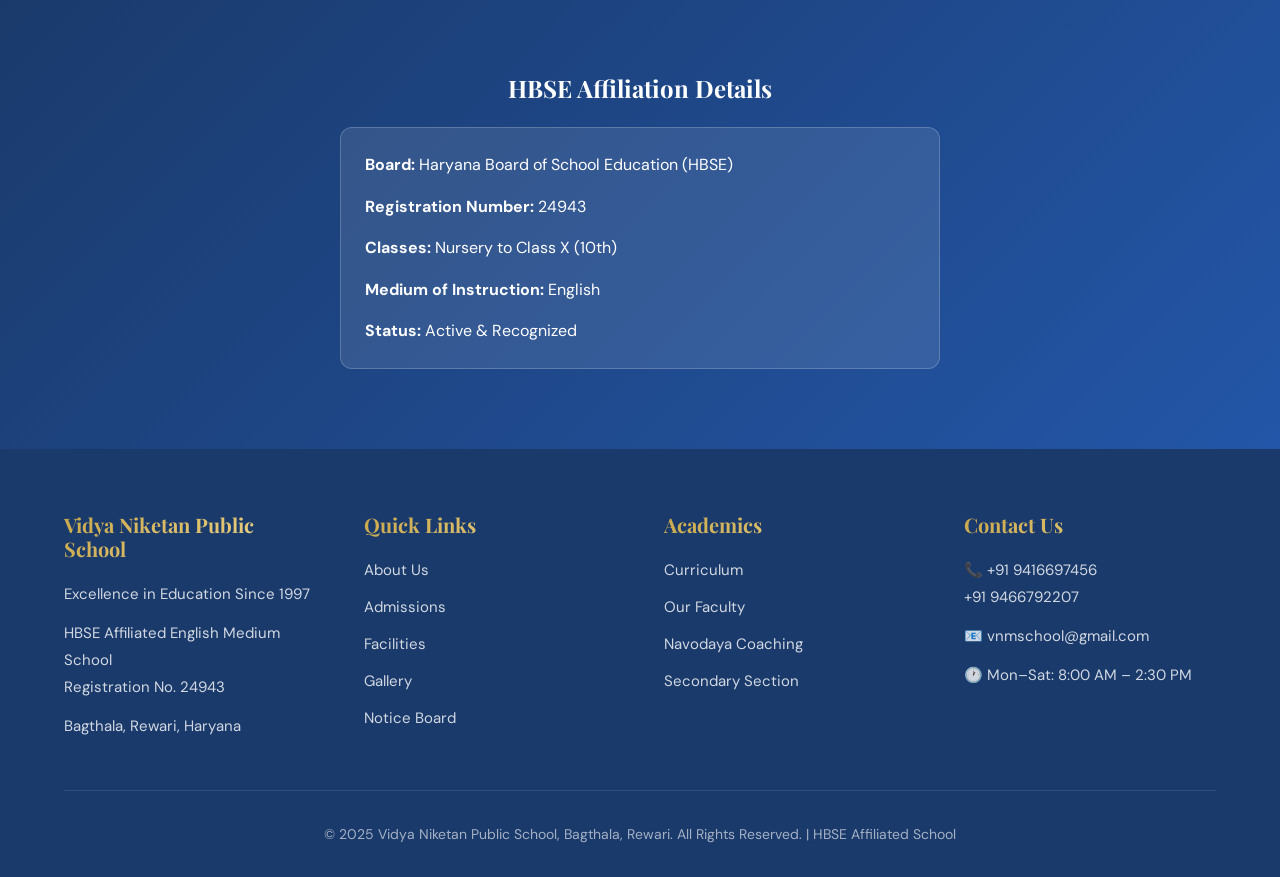
==== commit b7a3fe0a: "Update school experience from 27+ to 29+ years" ====
--- a/about.html
+++ b/about.html
@@ -61,7 +61,7 @@
                 <div class="fade-left">
                     <h2 style="margin-bottom: 24px;">Our Journey</h2>
                     <p style="margin-bottom: 16px; color: var(--text-muted);">Founded in 1997, Vidya Niketan Public School began as a humble institution with a grand vision - to provide quality English-medium education to the children of Bagthala and surrounding areas in Rewari, Haryana.</p>
-                    <p style="margin-bottom: 16px; color: var(--text-muted);">Over the past 27+ years, we have grown from a small school with just a handful of students to a prestigious educational institution serving over 1000 students from Nursery to Class X.</p>
+                    <p style="margin-bottom: 16px; color: var(--text-muted);">Over the past 29+ years, we have grown from a small school with just a handful of students to a prestigious educational institution serving over 1000 students from Nursery to Class X.</p>
                     <p style="color: var(--text-muted);">Affiliated with the Haryana Board of School Education (HBSE) under Registration Number 24943, we have consistently maintained high standards of academic excellence and holistic development.</p>
                 </div>
                 <div class="fade-right">
@@ -107,7 +107,7 @@
                 <div class="glance-item fade-up delay-200">
                     <div class="glance-icon">📅</div>
                     <h4>Established</h4>
-                    <p>1997 (27+ Years)</p>
+                    <p>1997 (29+ Years)</p>
                 </div>
             </div>
         </div>
@@ -164,7 +164,7 @@
         <div class="container">
             <div class="section-header text-center fade-up">
                 <h2>Our Milestones</h2>
-                <p>Celebrating 27+ years of educational excellence</p>
+                <p>Celebrating 29+ years of educational excellence</p>
             </div>
             <div class="timeline">
                 <div class="timeline-item fade-up">
@@ -199,7 +199,7 @@
                     <div class="timeline-dot"></div>
                     <div class="card" style="max-width: 500px; margin: 0 auto;">
                         <h3 style="color: var(--accent); margin-bottom: 8px;">2024</h3>
-                        <p style="color: var(--text-muted);">Celebrating 27+ years with 1000+ students and 50+ dedicated faculty members.</p>
+                        <p style="color: var(--text-muted);">Celebrating 29+ years with 1000+ students and 50+ dedicated faculty members.</p>
                     </div>
                 </div>
             </div>
